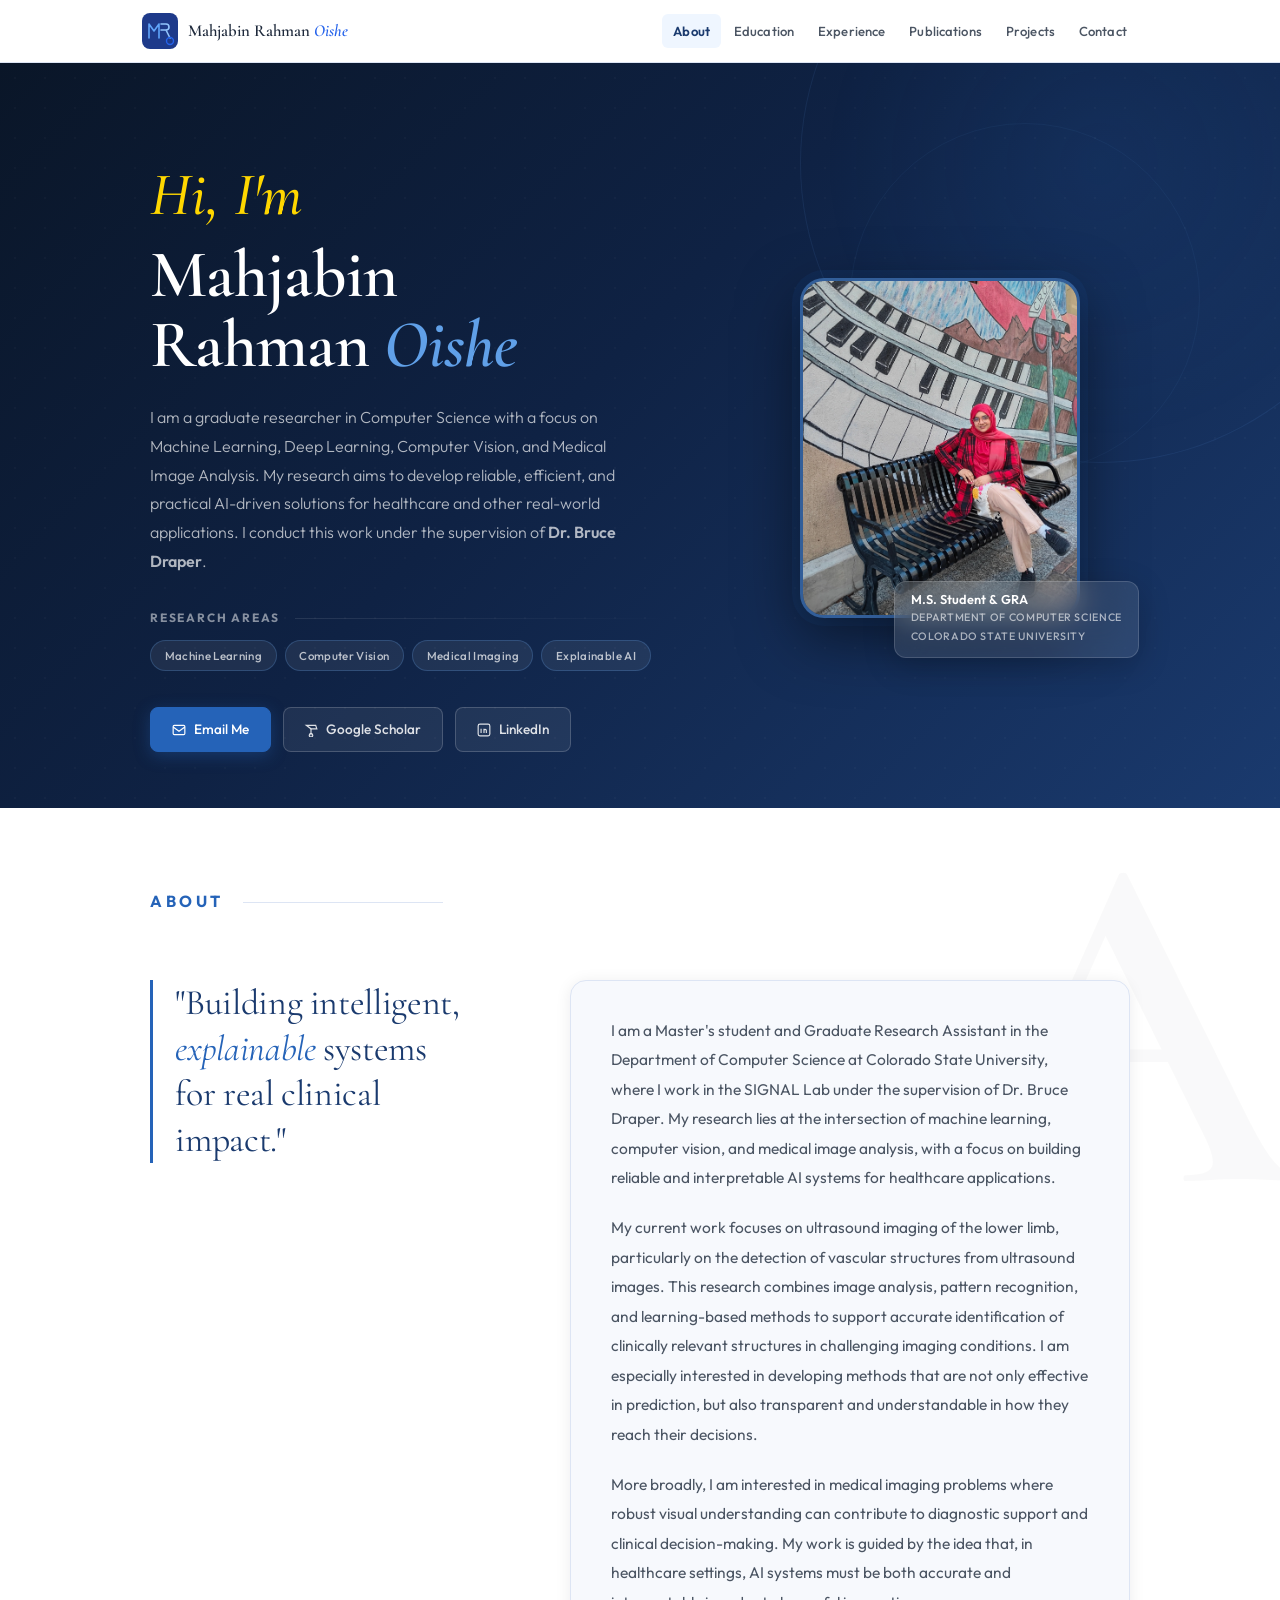
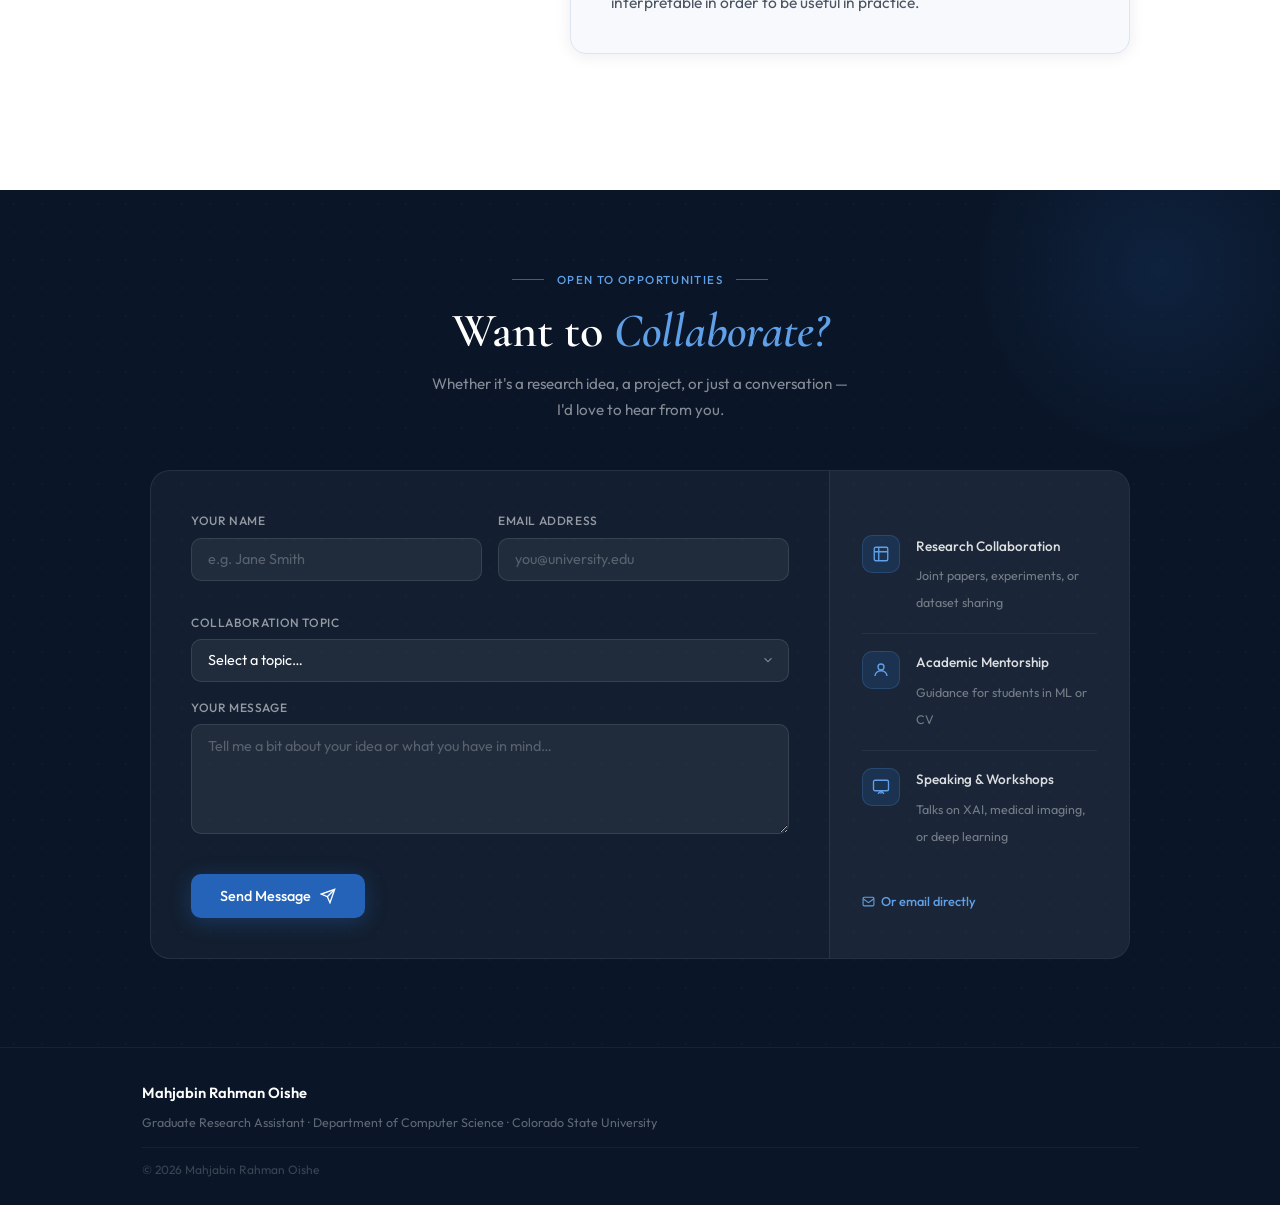
==== index.html @ 8820d09c "Add files via upload" ====
<!DOCTYPE html>
<html lang="en">
<head>
  <meta charset="UTF-8">
  <meta name="viewport" content="width=device-width, initial-scale=1.0">
  <title>Mahjabin Rahman Oishe | Graduate Research Assistant</title>
  <meta name="description" content="Personal academic website of Mahjabin Rahman Oishe, Graduate Research Assistant at Colorado State University.">
  <link rel="preconnect" href="https://fonts.googleapis.com">
  <link rel="preconnect" href="https://fonts.gstatic.com" crossorigin>
  <link href="https://fonts.googleapis.com/css2?family=Cormorant+Garamond:ital,wght@0,400;0,600;1,400&family=Outfit:wght@300;400;500;600&display=swap" rel="stylesheet">
  <link rel="stylesheet" href="style.css">
</head>
<body>

  <header class="site-header">
    <div class="nav-inner">
      <a class="brand" href="index.html" style="display:flex;align-items:center;gap:.65rem;text-decoration:none;">
        <svg style="width:36px;height:36px;flex-shrink:0" viewBox="0 0 36 36" fill="none" xmlns="http://www.w3.org/2000/svg">
          <rect width="36" height="36" rx="8" fill="#1e3a8a"/>
          <path d="M7 25V11l5 7 5-7v14" stroke="#60a5fa" stroke-width="1.6" stroke-linecap="round" stroke-linejoin="round" fill="none"/>
          <path d="M19 11h5a3 3 0 010 6h-5m5 0l4 8" stroke="#93c5fd" stroke-width="1.6" stroke-linecap="round" stroke-linejoin="round" fill="none"/>
          <circle cx="28" cy="28" r="3.5" stroke="#2563eb" stroke-width="1.4" fill="none"/>
        </svg>
        <span style="font-family:Cormorant Garamond,Georgia,serif;font-size:1.05rem;font-weight:600;color:#1e293b;white-space:nowrap">Mahjabin Rahman <em style="font-style:italic;color:#2563eb">Oishe</em></span>
      </a>
      <button class="menu-toggle" aria-label="Toggle menu" aria-expanded="false">
        <span></span><span></span><span></span>
      </button>
      <nav class="nav-links">
        <a href="index.html" class="active">About</a>
        <a href="education.html">Education</a>
        <a href="experience.html">Experience</a>
        <a href="publications.html">Publications</a>
        <a href="projects.html">Projects</a>
        <a href="contact.html">Contact</a>
      </nav>
    </div>
  </header>

  <!-- HERO -->
  <section class="hero-about">
    <div class="hero-geo" aria-hidden="true">
      <div class="geo-circle geo-c1"></div>
      <div class="geo-circle geo-c2"></div>
      <div class="geo-dots"></div>
    </div>

    <div class="hero-inner">
      <div class="hero-text-col">
        <div class="hero-greeting-container">
          <span class="hero-greeting">Hi, I'm</span>
        </div>
        
        <h1 class="hero-name">Mahjabin<br>Rahman <em>Oishe</em></h1>
        
        <p class="hero-intro">I am a graduate researcher in Computer Science with a focus on Machine Learning, Deep Learning, Computer Vision, and Medical Image Analysis. My research aims to develop reliable, efficient, and practical AI-driven solutions for healthcare and other real-world applications. I conduct this work under the supervision of <strong>Dr. Bruce Draper</strong>.
        </p>
      <div class="research-label">Research Areas</div>
        <div class="hero-domain-row">
          <span class="domain-pill">Machine Learning</span>
          <span class="domain-pill">Computer Vision</span>
          <span class="domain-pill">Medical Imaging</span>
          <span class="domain-pill">Explainable AI</span>
        </div>

        <div class="hero-actions">
          <a class="hbtn hbtn-primary" href="mailto:mahjabinoishe@gmail.com">
            <svg width="14" height="14" viewBox="0 0 24 24" fill="none" stroke="currentColor" stroke-width="2"><rect x="2" y="4" width="20" height="16" rx="2"/><path d="m2 7 10 7 10-7"/></svg>
            Email Me
          </a>
          <a class="hbtn hbtn-outline" href="https://scholar.google.com/citations?user=51B_PysAAAAJ" target="_blank" rel="noopener">
            <svg width="14" height="14" viewBox="0 0 24 24" fill="none" stroke="currentColor" stroke-width="2"><path d="M22 10H12L4 4h16l2 6z"/><path d="M12 10v11"/><circle cx="12" cy="21" r="3"/></svg>
            Google Scholar
          </a>
          <a class="hbtn hbtn-outline" href="https://www.linkedin.com/in/mahjabin-rahman-oishe-384a35295/" target="_blank" rel="noopener">
            <svg width="14" height="14" viewBox="0 0 24 24" fill="none" stroke="currentColor" stroke-width="2"><rect x="2" y="2" width="20" height="20" rx="3"/><path d="M7 17v-7m0-3v.01M12 17v-4a2 2 0 0 1 4 0v4m-4-4v-3"/></svg>
            LinkedIn
          </a>
        </div>
      </div>

      <div class="hero-photo-col">
        <div class="photo-frame">
          <div class="photo-ring">
            <img src="Oishe_image.webp" alt="Mahjabin Rahman Oishe">
          </div>
          <div class="float-card float-card--br">
            <strong>M.S. Student &amp; GRA</strong>
            <span>Department of Computer Science</span>
            <span>Colorado State University</span>
          </div>
        </div>
      </div>
    </div>
  </section>

  <!-- ABOUT -->
  <section class="about-section" id="about">

    <!-- large faint watermark letter -->
    <div class="about-wm" aria-hidden="true">A</div>

    <div class="about-inner">

      <!-- top: section label spanning full width -->
      <div class="about-header">
        <span class="section-eyebrow">About</span>
        <div class="eyebrow-rule"></div>
      </div>

      <!-- unique diagonal layout: large pull-quote on left, prose fills right -->
      <div class="about-body">

        <!-- Pull quote — large typographic statement -->
        <div class="about-pull">
          <blockquote class="pull-quote">
            "Building intelligent,<br>
            <em>explainable</em> systems<br>
            for real clinical impact."
          </blockquote>
          <!-- small decorative stat pills under quote -->
          
        </div>

        <!-- Prose column -->
        <div class="about-prose">
          <p>I am a Master's student and Graduate Research Assistant in the Department of Computer Science at Colorado State University, where I work in the SIGNAL Lab under the supervision of Dr. Bruce Draper. My research lies at the intersection of machine learning, computer vision, and medical image analysis, with a focus on building reliable and interpretable AI systems for healthcare applications.</p>

          <p>My current work focuses on ultrasound imaging of the lower limb, particularly on the detection of vascular structures from ultrasound images. This research combines image analysis, pattern recognition, and learning-based methods to support accurate identification of clinically relevant structures in challenging imaging conditions. I am especially interested in developing methods that are not only effective in prediction, but also transparent and understandable in how they reach their decisions.</p>

          <p>More broadly, I am interested in medical imaging problems where robust visual understanding can contribute to diagnostic support and clinical decision-making. My work is guided by the idea that, in healthcare settings, AI systems must be both accurate and interpretable in order to be useful in practice.</p>
        </div>

      </div>

    </div>
  </section>

  <!-- COLLABORATE SECTION -->
  <section class="collab-section">
    <div class="collab-inner">

      <div class="collab-header">
        <div class="collab-eyebrow">
          <span class="collab-line"></span>
          Open to Opportunities
          <span class="collab-line"></span>
        </div>
        <h2 class="collab-title">Want to <em>Collaborate?</em></h2>
        <p class="collab-desc">Whether it's a research idea, a project, or just a conversation — I'd love to hear from you.</p>
      </div>

      <div class="collab-card">
        <div class="collab-form-wrap">

          <div class="collab-field-row">
            <div class="collab-field">
              <label class="collab-label" for="col-name">Your Name</label>
              <input class="collab-input" type="text" id="col-name" placeholder="e.g. Jane Smith" autocomplete="off">
            </div>
            <div class="collab-field">
              <label class="collab-label" for="col-email">Email Address</label>
              <input class="collab-input" type="email" id="col-email" placeholder="you@university.edu" autocomplete="off">
            </div>
          </div>

          <div class="collab-field">
            <label class="collab-label" for="col-topic">Collaboration Topic</label>
            <div class="collab-select-wrap">
              <select class="collab-input collab-select" id="col-topic">
                <option value="" disabled selected>Select a topic…</option>
                <option>Medical Image Analysis</option>
                <option>Computer Vision Research</option>
                <option>Explainable AI</option>
                <option>Joint Publication</option>
                <option>Other</option>
              </select>
              <svg class="select-arrow" width="14" height="14" viewBox="0 0 24 24" fill="none" stroke="currentColor" stroke-width="2"><path d="m6 9 6 6 6-6"/></svg>
            </div>
          </div>

          <div class="collab-field">
            <label class="collab-label" for="col-msg">Your Message</label>
            <textarea class="collab-input collab-textarea" id="col-msg" rows="4" placeholder="Tell me a bit about your idea or what you have in mind…"></textarea>
          </div>

          <button class="collab-btn" onclick="handleCollab()">
            Send Message
            <svg width="16" height="16" viewBox="0 0 24 24" fill="none" stroke="currentColor" stroke-width="2"><path d="M22 2 11 13"/><path d="M22 2 15 22 11 13 2 9l20-7z"/></svg>
          </button>

          <div class="collab-success" id="collab-success">
            <svg width="20" height="20" viewBox="0 0 24 24" fill="none" stroke="currentColor" stroke-width="2"><circle cx="12" cy="12" r="10"/><path d="m9 12 2 2 4-4"/></svg>
            Message sent! I'll get back to you soon.
          </div>

        </div>

        <div class="collab-aside">
          <div class="collab-aside-block">
            <div class="collab-aside-icon">
              <svg width="18" height="18" viewBox="0 0 24 24" fill="none" stroke="currentColor" stroke-width="1.8"><path d="M9 3H5a2 2 0 0 0-2 2v4m6-6h10a2 2 0 0 1 2 2v4M9 3v18m0 0h10a2 2 0 0 0 2-2V9M9 21H5a2 2 0 0 1-2-2V9m0 0h18"/></svg>
            </div>
            <div>
              <strong>Research Collaboration</strong>
              <span>Joint papers, experiments, or dataset sharing</span>
            </div>
          </div>
          <div class="collab-aside-block">
            <div class="collab-aside-icon">
              <svg width="18" height="18" viewBox="0 0 24 24" fill="none" stroke="currentColor" stroke-width="1.8"><circle cx="12" cy="8" r="4"/><path d="M4 20c0-4 3.6-7 8-7s8 3 8 7"/></svg>
            </div>
            <div>
              <strong>Academic Mentorship</strong>
              <span>Guidance for students in ML or CV</span>
            </div>
          </div>
          <div class="collab-aside-block">
            <div class="collab-aside-icon">
              <svg width="18" height="18" viewBox="0 0 24 24" fill="none" stroke="currentColor" stroke-width="1.8"><rect x="2" y="3" width="20" height="14" rx="2"/><path d="m8 21 4-4 4 4"/><path d="M12 17v4"/></svg>
            </div>
            <div>
              <strong>Speaking &amp; Workshops</strong>
              <span>Talks on XAI, medical imaging, or deep learning</span>
            </div>
          </div>
          <a href="mailto:mahjabinoishe@gmail.com" class="collab-direct">
            <svg width="13" height="13" viewBox="0 0 24 24" fill="none" stroke="currentColor" stroke-width="2"><rect x="2" y="4" width="20" height="16" rx="2"/><path d="m2 7 10 7 10-7"/></svg>
            Or email directly
          </a>
        </div>
      </div>

    </div>
  </section>

  <footer class="site-footer">
    <div class="footer-inner">
      <div class="footer-left">
        <strong>Mahjabin Rahman Oishe</strong>
        <span>Graduate Research Assistant · Department of Computer Science · Colorado State University</span>
      </div>
      <p class="footer-copy">© 2026 Mahjabin Rahman Oishe</p>
    </div>
  </footer>

  <script src="script.js"></script>
</body>
</html>
---- style.css ----
/* ═══════════════════════════════════════════════════════════════
   MAHJABIN RAHMAN OISHE — Personal Academic Website
   Palette: Shaded Blue tones · Clean White body · Blue accents
   ═══════════════════════════════════════════════════════════════ */

:root {
  /* Shaded blue palette */
  --blue-950: #0a1628;
  --blue-900: #0f2244;
  --blue-800: #1a3a6e;
  --blue-700: #1e4d94;
  --blue-600: #2563b8;
  --blue-500: #3b82d4;
  --blue-400: #60a0e8;
  --blue-200: #bdd5f5;
  --blue-100: #dbeafe;
  --blue-50:  #eff6ff;

  /* Accent — muted steel blue for chips/tags */
  --accent:       #2563b8;
  --accent-light: #60a0e8;
  --accent-dim:   rgba(37,99,184,0.18);
  --accent-bg:    rgba(37,99,184,0.07);

  --white:    #ffffff;
  --off:      #f7f9fd;
  --surface:  #eef3fb;
  --text:     #111827;
  --muted:    #4b5563;
  --faint:    #9ca3af;
  --line:     #dde5f4;

  --font-serif: 'Cormorant Garamond', Georgia, serif;
  --font-sans:  'Outfit', system-ui, -apple-system, sans-serif;
  --radius:     10px;
  --radius-lg:  16px;
  --container:  1060px;
  --shadow:     0 2px 16px rgba(10,22,40,0.08);
  --shadow-md:  0 6px 32px rgba(10,22,40,0.13);
}

/* ── Reset ─────────────────────────────────────────────────── */
*, *::before, *::after { box-sizing: border-box; margin: 0; padding: 0; }
html { scroll-behavior: smooth; }
body {
  font-family: var(--font-sans);
  color: var(--text);
  background: var(--white);
  line-height: 1.7;
  -webkit-font-smoothing: antialiased;
}
a { color: inherit; text-decoration: none; }
img { max-width: 100%; display: block; }
ul { list-style: none; }
strong { font-weight: 600; }

/* ══════════════════════════════════════════════════════════════
   NAVIGATION
   ══════════════════════════════════════════════════════════════ */
.site-header {
  position: sticky;
  top: 0;
  z-index: 200;
  background: rgba(255,255,255,0.96);
  backdrop-filter: blur(14px);
  -webkit-backdrop-filter: blur(14px);
  border-bottom: 1px solid var(--line);
}
.nav-inner {
  max-width: var(--container);
  margin: 0 auto;
  padding: 0 2rem;
  height: 62px;
  display: flex;
  align-items: center;
  justify-content: space-between;
  gap: 1.5rem;
}

/* ── Logo brand ── */
.brand {
  display: flex;
  align-items: center;
  gap: 0.65rem;
  text-decoration: none;
  flex-shrink: 0;
}
.brand-logo {
  display: flex;
  align-items: center;
  justify-content: center;
  flex-shrink: 0;
  border-radius: 8px;
  overflow: hidden;
  box-shadow: 0 2px 8px rgba(37,99,184,0.25);
  transition: box-shadow 0.2s, transform 0.2s;
}
.brand:hover .brand-logo {
  box-shadow: 0 4px 16px rgba(37,99,184,0.35);
  transform: translateY(-1px);
}
.brand-text {
  font-family: var(--font-serif);
  font-size: 1.1rem;
  font-weight: 600;
  color: var(--blue-900);
  white-space: nowrap;
}
.brand-text em {
  font-style: italic;
  color: var(--blue-600);
}

.nav-links {
  display: flex;
  align-items: center;
  gap: 0.1rem;
  flex-wrap: wrap;
}
.nav-links a {
  padding: 0.35rem 0.7rem;
  font-size: 0.82rem;
  font-weight: 500;
  color: var(--muted);
  border-radius: 6px;
  letter-spacing: 0.01em;
  transition: color 0.15s, background 0.15s;
}
.nav-links a:hover { color: var(--blue-800); background: var(--blue-50); }
.nav-links a.active {
  color: var(--blue-800);
  background: var(--blue-50);
  font-weight: 600;
}
.menu-toggle {
  display: none;
  flex-direction: column;
  gap: 5px;
  background: none;
  border: none;
  cursor: pointer;
  padding: 6px;
  flex-shrink: 0;
}
.menu-toggle span {
  display: block;
  width: 22px;
  height: 2px;
  background: var(--blue-900);
  border-radius: 2px;
  transition: all 0.25s;
}

/* ══════════════════════════════════════════════════════════════
   HERO — UNIQUE HOMEPAGE DESIGN
   ══════════════════════════════════════════════════════════════ */
.hero-about {
  background: linear-gradient(135deg, var(--blue-950) 0%, var(--blue-900) 45%, var(--blue-800) 100%);
  position: relative;
  overflow: hidden;
}

/* Geometric background decorations */
.hero-geo { position: absolute; inset: 0; pointer-events: none; }
.geo-circle {
  position: absolute;
  border-radius: 50%;
  border: 1px solid rgba(255,255,255,0.04);
}
.geo-c1 {
  width: 600px; height: 600px;
  right: -120px; top: -200px;
  border-color: rgba(96,160,232,0.1);
  background: radial-gradient(ellipse, rgba(37,99,184,0.12) 0%, transparent 65%);
}
.geo-c2 {
  width: 350px; height: 350px;
  right: 80px; top: 60px;
  border-color: rgba(96,160,232,0.06);
}
.geo-dots {
  position: absolute;
  inset: 0;
  background-image: radial-gradient(rgba(255,255,255,0.025) 1px, transparent 1px);
  background-size: 30px 30px;
}

.hero-inner {
  max-width: var(--container);
  margin: 0 auto;
  padding: 5rem 2.5rem 3.5rem;
  display: grid;
  grid-template-columns: 1fr 380px;
  gap: 5rem;
  align-items: center;
  position: relative;
  z-index: 1;
}

/* ── Left text column ── */
.hero-text-col { color: var(--white); }

.hero-eyebrow {
  display: flex;
  align-items: center;
  gap: 0.6rem;
  font-size: 0.78rem;
  font-weight: 500;
  letter-spacing: 0.06em;
  color: var(--blue-400);
  margin-bottom: 1.4rem;
  text-transform: uppercase;
}
.hero-greeting-container {
  margin-bottom: -15px; /* Pulls your name closer to the greeting */
}

.hero-greeting {
  /* Font & Style */
  font-family: 'Cormorant Garamond', serif; 
  font-size: 3.8rem; 
  font-weight: 500;
  font-style: italic; 
  text-transform: none; 
  color: #FFD700; /* Yellow/Gold */
  
  /* Layout for Animation */
  display: inline-block;
  overflow: hidden; 
  white-space: nowrap; 
  border-right: 3px solid #FFD700; /* The typing cursor */
  width: 0; 
  
  /* Updated Animation: Stops blinking after 3 seconds */
  animation: 
    typing 2s steps(7, end) forwards, 
    blink-caret 0.75s step-end 4, /* Blinks 4 times then stops */
    hide-cursor 0s forwards 3s; /* Ensures the line disappears at 3 seconds */
}

/* Typing Effect */
@keyframes typing {
  from { width: 0 }
  to { width: 7ch; } 
}

/* Cursor Blink Effect */
@keyframes blink-caret {
  from, to { border-color: transparent }
  50% { border-color: #FFD700; }
}

/* New Animation to hide the cursor line permanently */
@keyframes hide-cursor {
  to { border-right-color: transparent; }
}

/* Ensure no underline from previous versions */
.hero-greeting::after {
  content: none !important;
}
.eyebrow-dot {
  width: 7px; height: 7px;
  border-radius: 50%;
  background: var(--blue-400);
  flex-shrink: 0;
  animation: pulse-dot 2.5s ease-in-out infinite;
}
@keyframes pulse-dot {
  0%, 100% { opacity: 1; transform: scale(1); }
  50% { opacity: 0.5; transform: scale(0.75); }
}

.hero-name {
  font-family: var(--font-serif);
  font-size: clamp(2.6rem, 5.5vw, 4.2rem);
  font-weight: 600;
  line-height: 1.05;
  color: var(--white);
  margin-bottom: 1.4rem;
  letter-spacing: -0.01em;
}
.hero-name em {
  font-style: italic;
  color: var(--blue-400);
  display: inline-block;
}

.hero-intro {
  font-size: 1rem;
  color: rgba(255,255,255,0.68);
  line-height: 1.8;
  margin-bottom: 2rem;
  max-width: 480px;
  font-weight: 300;
}
.research-label {
  font-family: 'Outfit', sans-serif;
  font-size: 0.75rem;
  font-weight: 700;
  text-transform: uppercase;
  letter-spacing: 0.15em;
  color: rgba(255, 255, 255, 0.5); /* Dimmed white for a clean look */
  margin-bottom: 12px;
  margin-top: 30px;
  display: flex;
  align-items: center;
  gap: 15px;
}

/* This creates a stylish horizontal line after the text */
.research-label::after {
  content: "";
  height: 1px;
  flex-grow: 1;
  background: linear-gradient(90deg, rgba(255, 255, 255, 0.1), transparent);
}

.hero-domain-row {
  display: flex;
  flex-wrap: wrap;
  gap: 0.5rem;
  margin-bottom: 2.2rem;
}
.domain-pill {
  font-size: 0.72rem;
  font-weight: 500;
  padding: 0.3rem 0.85rem;
  background: rgba(255,255,255,0.07);
  border: 1px solid rgba(96,160,232,0.25);
  border-radius: 100px;
  color: rgba(255,255,255,0.7);
  letter-spacing: 0.03em;
  transition: background 0.2s, border-color 0.2s;
}
.domain-pill:hover {
  background: rgba(255,255,255,0.12);
  border-color: rgba(96,160,232,0.5);
}

.hero-actions {
  display: flex;
  flex-wrap: wrap;
  gap: 0.75rem;
}
.hbtn {
  display: inline-flex;
  align-items: center;
  gap: 0.5rem;
  padding: 0.65rem 1.3rem;
  border-radius: 8px;
  font-size: 0.85rem;
  font-weight: 500;
  cursor: pointer;
  transition: all 0.2s;
  white-space: nowrap;
}
.hbtn-primary {
  background: var(--blue-600);
  color: var(--white);
  border: 1px solid var(--blue-600);
  box-shadow: 0 4px 16px rgba(37,99,184,0.35);
}
.hbtn-primary:hover {
  background: var(--blue-500);
  border-color: var(--blue-500);
  box-shadow: 0 6px 24px rgba(37,99,184,0.45);
  transform: translateY(-1px);
}
.hbtn-outline {
  background: rgba(255,255,255,0.07);
  color: rgba(255,255,255,0.85);
  border: 1px solid rgba(255,255,255,0.18);
}
.hbtn-outline:hover {
  background: rgba(255,255,255,0.13);
  border-color: rgba(96,160,232,0.4);
}

/* ── Right photo column ── */
.hero-photo-col {
  position: relative;
  display: flex;
  align-items: center;
  justify-content: center;
}
.photo-frame {
  position: relative;
  width: 280px;
  height: 340px;
}
.photo-ring {
  width: 280px;
  height: 340px;
  border-radius: 24px;
  overflow: hidden;
  border: 3px solid rgba(96,160,232,0.35);
  box-shadow: 0 20px 60px rgba(0,0,0,0.5), 0 0 0 8px rgba(37,99,184,0.1);
  position: absolute;
  left: 50%;
  top: 50%;
  transform: translate(-50%, -50%);
  background: var(--blue-800);
}
.photo-ring img {
  width: 100%;
  height: 100%;
  object-fit: cover;
  object-position: top center;
}

/* Floating stat cards */
.float-card {
  position: absolute;
  background: rgba(255,255,255,0.1);
  backdrop-filter: blur(16px);
  -webkit-backdrop-filter: blur(16px);
  border: 1px solid rgba(255,255,255,0.15);
  border-radius: 12px;
  padding: 0.7rem 1rem;
  color: white;
  display: flex;
  flex-direction: column;
  gap: 0.1rem;
  z-index: 3;
  box-shadow: 0 8px 32px rgba(0,0,0,0.2);
  
  

}

.float-card:hover {
  transform: translateY(-8px) scale(1.02); /* Lifts the card up */
  border-color: rgba(255, 215, 0, 0.4); /* Glows yellow/gold on hover */
  box-shadow: 0 15px 40px rgba(255, 215, 0, 0.1);
}
.float-card strong {
  font-family: var(--font-serif);
  font-size: 1.4rem;
  font-weight: 600;
  color: white;
  line-height: 1;
}
.float-card span {
  font-size: 0.67rem;
  font-weight: 500;
  color: rgba(255,255,255,0.6);
  letter-spacing: 0.06em;
  text-transform: uppercase;
}

.float-card--tl {
  top: -10px;
  left: -30px;
  animation: float-a 4s ease-in-out infinite;
}
.float-card--br {
  bottom: -40px;
  right: -59px;
  animation: float-b 4s ease-in-out infinite 1s;
}
.float-card--br strong {
  font-family: var(--font-sans);
  font-size: 0.8rem;
  font-weight: 600;
}
@keyframes float-a {
  0%, 100% { transform: translateY(0); }
  50% { transform: translateY(-6px); }
}
@keyframes float-b {
  0%, 100% { transform: translateY(0); }
  50% { transform: translateY(6px); }
}


/* ── Stats bar at bottom of hero ── */
.hero-stats-bar {
  max-width: var(--container);
  margin: 0 auto;
  padding: 1.6rem 2.5rem;
  display: flex;
  align-items: center;
  gap: 0;
  border-top: 1px solid rgba(255,255,255,0.07);
  position: relative;
  z-index: 1;
}
.hero-stat {
  flex: 1;
  text-align: center;
  display: flex;
  flex-direction: column;
  gap: 0.2rem;
}
.hero-stat strong {
  font-family: var(--font-serif);
  font-size: 1.6rem;
  font-weight: 600;
  color: white;
  line-height: 1;
}
.hero-stat span {
  font-size: 0.68rem;
  font-weight: 500;
  letter-spacing: 0.1em;
  text-transform: uppercase;
  color: rgba(255,255,255,0.35);
}
.hstat-div {
  width: 1px;
  height: 36px;
  background: rgba(255,255,255,0.1);
  flex-shrink: 0;
}
.hero-stat--link {
  cursor: pointer;
  transition: opacity 0.2s;
  text-decoration: none;
}
.hero-stat--link strong {
  color: var(--blue-400);
  font-family: var(--font-sans);
  font-size: 0.9rem;
  font-weight: 600;
  transition: color 0.15s;
}
.hero-stat--link:hover strong { color: var(--blue-200); }

/* ══════════════════════════════════════════════════════════════
   ABOUT SECTION
   ══════════════════════════════════════════════════════════════ */
.about-section {
  background: var(--off);
  padding: 0;
}
.about-inner {
  max-width: var(--container);
  margin: 0 auto;
  padding: 4.5rem 2.5rem 4.5rem;
}
.about-label {
  font-family: var(--font-serif);
  font-size: 1.85rem;
  font-weight: 600;
  color: var(--blue-900);
  margin-bottom: 2rem;
  padding-bottom: 1rem;
  border-bottom: 2px solid var(--blue-100);
  display: flex;
  align-items: center;
  gap: 1rem;
}
.about-label::after {
  content: '';
  flex: 1;
  height: 2px;
  background: linear-gradient(to right, var(--blue-100), transparent);
}

/* Full-width prose layout (no repeated sidebar) */
.about-prose-layout {
  display: flex;
  flex-direction: column;
  gap: 2.2rem;
}
.about-bio p {
  font-size: 0.97rem;
  color: var(--muted);
  line-height: 1.9;
  margin-bottom: 1.2rem;
  max-width: 800px;
}
.about-bio p:last-child { margin-bottom: 0; }
.about-bio p strong { color: var(--blue-800); }

/* Contact pills in about section */
.about-contact-strip {
  display: flex;
  flex-wrap: wrap;
  gap: 0.65rem;
  padding-top: 0.5rem;
  border-top: 1px solid var(--line);
}
.contact-pill {
  display: inline-flex;
  align-items: center;
  gap: 0.5rem;
  font-size: 0.82rem;
  font-weight: 500;
  padding: 0.45rem 1rem;
  background: var(--white);
  color: var(--blue-700);
  border: 1px solid var(--blue-100);
  border-radius: 100px;
  transition: all 0.2s;
  text-decoration: none;
}
.contact-pill:hover {
  background: var(--blue-50);
  border-color: var(--blue-200);
  color: var(--blue-800);
  box-shadow: 0 2px 10px rgba(37,99,184,0.12);
  transform: translateY(-1px);
}

/* ══════════════════════════════════════════════════════════════
   PAGE HERO (inner pages)
   ══════════════════════════════════════════════════════════════ */
.page-hero {
  background: linear-gradient(135deg, var(--blue-950) 0%, var(--blue-900) 55%, var(--blue-800) 100%);
  position: relative;
  overflow: hidden;
}
.page-hero::before {
  content: '';
  position: absolute;
  inset: 0;
  background-image: radial-gradient(rgba(255,255,255,0.025) 1px, transparent 1px);
  background-size: 28px 28px;
}
.ph-inner {
  max-width: var(--container);
  margin: 0 auto;
  padding: 4rem 2rem 3.5rem;
  position: relative;
  z-index: 1;
}
.ph-eyebrow {
  font-size: 0.72rem;
  font-weight: 600;
  letter-spacing: 0.14em;
  text-transform: uppercase;
  color: var(--blue-400);
  margin-bottom: 0.8rem;
}
.ph-inner h1 {
  font-family: var(--font-serif);
  font-size: clamp(2.2rem, 5vw, 3.4rem);
  font-weight: 600;
  color: var(--white);
  line-height: 1.1;
}
.ph-stats {
  display: flex;
  gap: 2.5rem;
  margin-top: 2rem;
}
.ph-stat strong {
  display: block;
  font-family: var(--font-serif);
  font-size: 2.2rem;
  font-weight: 600;
  color: var(--white);
  line-height: 1;
}
.ph-stat span {
  font-size: 0.72rem;
  font-weight: 600;
  letter-spacing: 0.1em;
  text-transform: uppercase;
  color: rgba(255,255,255,0.4);
  margin-top: 0.3rem;
  display: block;
}

/* ══════════════════════════════════════════════════════════════
   PAGE MAIN (shared wrapper)
   ══════════════════════════════════════════════════════════════ */
.page-main { background: var(--off); min-height: 60vh; }
.pm-inner {
  max-width: var(--container);
  margin: 0 auto;
  padding: 4rem 2rem 5rem;
}
.page-intro {
  font-size: 1.05rem;
  color: var(--muted);
  max-width: 640px;
  line-height: 1.8;
  margin-bottom: 3rem;
}
.section-heading {
  font-family: var(--font-serif);
  font-size: 1.7rem;
  font-weight: 600;
  color: var(--blue-900);
  margin-bottom: 1.8rem;
  padding-bottom: 0.75rem;
  border-bottom: 1px solid var(--line);
}

/* ══════════════════════════════════════════════════════════════
   EDUCATION PAGE
   ══════════════════════════════════════════════════════════════ */
.edu-timeline { display: flex; flex-direction: column; gap: 1.5rem; }
.edu-card {
  background: var(--white);
  border: 1px solid var(--line);
  border-radius: var(--radius-lg);
  padding: 2rem 2.2rem;
  position: relative;
  transition: box-shadow 0.2s;
}
.edu-card:hover { box-shadow: var(--shadow-md); }
.edu-card--current {
  border-color: var(--blue-200);
  border-left: 4px solid var(--blue-600);
}
.edu-year-tag {
  display: inline-block;
  font-size: 0.72rem;
  font-weight: 600;
  letter-spacing: 0.1em;
  text-transform: uppercase;
  color: var(--blue-600);
  margin-bottom: 1rem;
}
.edu-degree-row {
  display: flex;
  align-items: flex-start;
  gap: 1.2rem;
  margin-bottom: 1.2rem;
}
.edu-badge {
  background: var(--blue-900);
  color: var(--white);
  font-size: 0.72rem;
  font-weight: 700;
  letter-spacing: 0.06em;
  padding: 0.3rem 0.7rem;
  border-radius: 6px;
  flex-shrink: 0;
  margin-top: 4px;
}
.edu-card h2 {
  font-family: var(--font-serif);
  font-size: 1.35rem;
  font-weight: 600;
  color: var(--blue-900);
  margin-bottom: 0.2rem;
  line-height: 1.3;
}
.edu-uni { font-size: 0.92rem; color: var(--blue-700); font-weight: 500; }
.edu-loc { font-size: 0.82rem; color: var(--faint); }
.edu-details {
  list-style: none;
  display: flex;
  flex-direction: column;
  gap: 0.3rem;
  padding-left: 0;
  margin-left: calc(1.2rem + 40px);
}
.edu-details li {
  font-size: 0.9rem;
  color: var(--muted);
  position: relative;
  padding-left: 1rem;
}
.edu-details li::before {
  content: '·';
  position: absolute;
  left: 0;
  color: var(--blue-600);
  font-weight: 700;
}

/* ══════════════════════════════════════════════════════════════
   RESEARCH PAGE
   ══════════════════════════════════════════════════════════════ */
.research-areas { display: flex; flex-direction: column; gap: 1.5rem; margin-bottom: 3.5rem; }
.ra-card {
  display: grid;
  grid-template-columns: 48px 1fr;
  gap: 1.5rem;
  background: var(--white);
  border: 1px solid var(--line);
  border-radius: var(--radius-lg);
  padding: 2rem 2.2rem;
  transition: box-shadow 0.2s, border-color 0.2s;
}
.ra-card:hover { box-shadow: var(--shadow-md); border-color: var(--blue-200); }
.ra-num {
  font-family: var(--font-serif);
  font-size: 2.2rem;
  font-weight: 600;
  color: var(--line);
  line-height: 1;
  padding-top: 4px;
}
.ra-body h2 {
  font-family: var(--font-serif);
  font-size: 1.3rem;
  font-weight: 600;
  color: var(--blue-900);
  margin-bottom: 0.6rem;
}
.ra-body p { font-size: 0.92rem; color: var(--muted); line-height: 1.75; margin-bottom: 1rem; }
.ra-tags { display: flex; flex-wrap: wrap; gap: 0.4rem; }
.ra-tags span {
  font-size: 0.72rem;
  font-weight: 500;
  padding: 0.2rem 0.7rem;
  background: var(--blue-50);
  color: var(--blue-700);
  border-radius: 100px;
}

/* Experience in Research page */
.exp-list { display: flex; flex-direction: column; gap: 1.2rem; }
.exp-item {
  background: var(--white);
  border: 1px solid var(--line);
  border-radius: var(--radius-lg);
  padding: 1.8rem 2rem;
}
.exp-meta { display: flex; gap: 1rem; align-items: flex-start; margin-bottom: 1rem; }
.exp-dot {
  width: 10px;
  height: 10px;
  border-radius: 50%;
  background: var(--blue-600);
  flex-shrink: 0;
  margin-top: 5px;
}
.exp-meta div { display: flex; flex-direction: column; gap: 0.1rem; }
.exp-date { font-size: 0.72rem; font-weight: 600; letter-spacing: 0.08em; text-transform: uppercase; color: var(--blue-600); }
.exp-meta strong { font-size: 1rem; color: var(--blue-900); }
.exp-org { font-size: 0.85rem; color: var(--muted); }
.exp-bullets { list-style: none; display: flex; flex-direction: column; gap: 0.4rem; }
.exp-bullets li {
  font-size: 0.88rem;
  color: var(--muted);
  padding-left: 1.2rem;
  position: relative;
}
.exp-bullets li::before { content: '→'; position: absolute; left: 0; color: var(--blue-600); font-size: 0.8rem; }

/* ══════════════════════════════════════════════════════════════
   PUBLICATIONS PAGE
   ══════════════════════════════════════════════════════════════ */
.pub-grid {
  display: grid;
  grid-template-columns: repeat(2, 1fr);
  gap: 1.2rem;
}
.pub-card {
  background: var(--white);
  border: 1px solid var(--line);
  border-radius: var(--radius-lg);
  padding: 1.6rem 1.8rem;
  display: flex;
  flex-direction: column;
  gap: 0.6rem;
  transition: box-shadow 0.2s, border-color 0.2s;
}
.pub-card:hover { box-shadow: var(--shadow-md); border-color: var(--blue-200); }
.pub-card-top { display: flex; gap: 0.5rem; align-items: center; }
.pub-tag {
  display: inline-block;
  font-size: 0.68rem;
  font-weight: 700;
  letter-spacing: 0.06em;
  text-transform: uppercase;
  padding: 0.2rem 0.6rem;
  border-radius: 4px;
}
.pub-tag--first { background: var(--accent-bg); color: var(--blue-700); border: 1px solid var(--accent-dim); }
.pub-tag--year { background: var(--blue-50); color: var(--blue-700); }
.pub-card h3 {
  font-family: var(--font-serif);
  font-size: 1.05rem;
  font-weight: 600;
  color: var(--blue-900);
  line-height: 1.4;
}
.pub-authors { font-size: 0.82rem; color: var(--muted); }
.pub-authors strong { color: var(--blue-700); }
.pub-venue { font-size: 0.78rem; color: var(--faint); font-style: italic; }
.pub-keywords { display: flex; flex-wrap: wrap; gap: 0.35rem; margin-top: 0.2rem; }
.pub-keywords span {
  font-size: 0.7rem;
  padding: 0.15rem 0.55rem;
  background: var(--blue-50);
  color: var(--blue-700);
  border-radius: 100px;
  font-weight: 500;
}

/* ══════════════════════════════════════════════════════════════
   PROJECTS PAGE
   ══════════════════════════════════════════════════════════════ */
.project-grid {
  display: grid;
  grid-template-columns: repeat(3, 1fr);
  gap: 1.4rem;
}
.project-card {
  background: var(--white);
  border: 1px solid var(--line);
  border-radius: var(--radius-lg);
  overflow: hidden;
  transition: box-shadow 0.22s, transform 0.22s;
  display: flex;
  flex-direction: column;
}
.project-card:hover { box-shadow: var(--shadow-md); transform: translateY(-3px); }
.proj-header {
  height: 90px;
  display: flex;
  align-items: center;
  justify-content: center;
  flex-shrink: 0;
  background: linear-gradient(135deg, var(--blue-50), var(--blue-100));
}
.proj-icon { font-size: 2.2rem; line-height: 1; }
.proj-body {
  padding: 1.4rem 1.5rem;
  display: flex;
  flex-direction: column;
  gap: 0.5rem;
  flex: 1;
}
.proj-tags { display: flex; gap: 0.4rem; flex-wrap: wrap; }
.proj-status {
  font-size: 0.67rem;
  font-weight: 700;
  letter-spacing: 0.06em;
  text-transform: uppercase;
  padding: 0.2rem 0.55rem;
  border-radius: 4px;
}
.proj-status--pub { background: var(--accent-bg); color: var(--blue-700); border: 1px solid var(--accent-dim); }
.proj-status--research { background: var(--blue-50); color: var(--blue-700); }
.proj-body h3 {
  font-family: var(--font-serif);
  font-size: 1rem;
  font-weight: 600;
  color: var(--blue-900);
  line-height: 1.35;
}
.proj-body p { font-size: 0.83rem; color: var(--muted); line-height: 1.65; }
.proj-tech {
  display: flex;
  flex-wrap: wrap;
  gap: 0.35rem;
  margin-top: auto;
  padding-top: 0.6rem;
}
.proj-tech span {
  font-size: 0.68rem;
  font-weight: 500;
  padding: 0.15rem 0.55rem;
  background: var(--surface);
  color: var(--muted);
  border: 1px solid var(--line);
  border-radius: 100px;
}

/* ══════════════════════════════════════════════════════════════
   SKILLS PAGE
   ══════════════════════════════════════════════════════════════ */
.skills-grid {
  display: grid;
  grid-template-columns: repeat(2, 1fr);
  gap: 1.5rem;
}
.skill-block {
  background: var(--white);
  border: 1px solid var(--line);
  border-radius: var(--radius-lg);
  padding: 2rem 2.2rem;
}
.sb-icon { font-size: 1.8rem; margin-bottom: 0.8rem; line-height: 1; }
.skill-block h3 {
  font-family: var(--font-serif);
  font-size: 1.2rem;
  font-weight: 600;
  color: var(--blue-900);
  margin-bottom: 1.2rem;
}
.skill-list { display: flex; flex-direction: column; gap: 0.75rem; }
.skill-list li {
  display: flex;
  align-items: center;
  gap: 0.8rem;
}
.skill-name {
  font-size: 0.86rem;
  color: var(--blue-900);
  font-weight: 500;
  width: 160px;
  flex-shrink: 0;
}
.skill-bar {
  flex: 1;
  height: 5px;
  background: var(--line);
  border-radius: 100px;
  overflow: hidden;
}
.skill-fill {
  height: 100%;
  background: linear-gradient(90deg, var(--blue-700), var(--blue-400));
  border-radius: 100px;
}
.skill-pill-list {
  display: flex;
  flex-wrap: wrap;
  gap: 0.5rem;
}
.skill-pill-list span {
  font-size: 0.8rem;
  font-weight: 500;
  padding: 0.35rem 0.85rem;
  background: var(--blue-50);
  color: var(--blue-700);
  border: 1px solid var(--blue-100);
  border-radius: 100px;
}

/* ══════════════════════════════════════════════════════════════
   TEACHING PAGE
   ══════════════════════════════════════════════════════════════ */
.teaching-role {
  background: var(--white);
  border: 1px solid var(--line);
  border-left: 4px solid var(--blue-600);
  border-radius: var(--radius-lg);
  padding: 2rem 2.2rem;
  margin-bottom: 3rem;
}
.tr-header {
  display: flex;
  justify-content: space-between;
  align-items: flex-start;
  gap: 1.5rem;
  flex-wrap: wrap;
  margin-bottom: 1rem;
}
.teaching-role h2 {
  font-family: var(--font-serif);
  font-size: 1.5rem;
  font-weight: 600;
  color: var(--blue-900);
  margin-bottom: 0.2rem;
}
.tr-org { font-size: 0.92rem; color: var(--blue-700); font-weight: 500; }
.tr-uni { font-size: 0.82rem; color: var(--faint); }
.tr-date {
  font-size: 0.75rem;
  font-weight: 700;
  letter-spacing: 0.08em;
  text-transform: uppercase;
  color: var(--blue-600);
  white-space: nowrap;
}
.tr-note { font-size: 0.88rem; color: var(--muted); }
.tr-note strong { color: var(--blue-900); }

.course-grid {
  display: grid;
  grid-template-columns: repeat(3, 1fr);
  gap: 1.2rem;
}
.course-card {
  background: var(--white);
  border: 1px solid var(--line);
  border-radius: var(--radius-lg);
  padding: 1.6rem 1.8rem;
  transition: box-shadow 0.2s, transform 0.2s;
}
.course-card:hover { box-shadow: var(--shadow-md); transform: translateY(-2px); }
.course-icon { font-size: 1.8rem; margin-bottom: 0.8rem; line-height: 1; }
.course-card h3 {
  font-family: var(--font-serif);
  font-size: 1rem;
  font-weight: 600;
  color: var(--blue-900);
  margin-bottom: 0.5rem;
  line-height: 1.3;
}
.course-card p { font-size: 0.82rem; color: var(--muted); line-height: 1.65; }

/* ══════════════════════════════════════════════════════════════
   CONTACT PAGE
   ══════════════════════════════════════════════════════════════ */
.contact-grid {
  display: grid;
  grid-template-columns: repeat(2, 1fr);
  gap: 1.2rem;
  margin-bottom: 3rem;
}
.contact-card {
  display: flex;
  align-items: center;
  gap: 1.2rem;
  background: var(--white);
  border: 1px solid var(--line);
  border-radius: var(--radius-lg);
  padding: 1.6rem 1.8rem;
  transition: box-shadow 0.2s, border-color 0.2s, transform 0.2s;
}
.contact-card:hover {
  box-shadow: var(--shadow-md);
  border-color: var(--blue-200);
  transform: translateY(-2px);
}
.cc-icon-wrap {
  width: 48px;
  height: 48px;
  border-radius: 12px;
  background: var(--blue-50);
  color: var(--blue-800);
  display: flex;
  align-items: center;
  justify-content: center;
  flex-shrink: 0;
}
.cc-body { flex: 1; display: flex; flex-direction: column; gap: 0.15rem; }
.cc-body strong { font-size: 0.92rem; color: var(--blue-900); }
.cc-body span { font-size: 0.82rem; color: var(--muted); }
.cc-body em { font-size: 0.75rem; color: var(--faint); font-style: normal; }
.cc-arrow { font-size: 1.2rem; color: var(--faint); flex-shrink: 0; transition: color 0.15s, transform 0.15s; }
.contact-card:hover .cc-arrow { color: var(--blue-600); transform: translateX(2px); }

.affiliation-block {
  background: var(--white);
  border: 1px solid var(--line);
  border-left: 4px solid var(--blue-600);
  border-radius: var(--radius-lg);
  padding: 1.8rem 2rem;
}
.affiliation-block h3 {
  font-family: var(--font-serif);
  font-size: 1rem;
  font-weight: 600;
  color: var(--blue-900);
  margin-bottom: 0.6rem;
}
.affiliation-block p { font-size: 0.88rem; color: var(--muted); line-height: 1.8; }

/* ══════════════════════════════════════════════════════════════
   FOOTER
   ══════════════════════════════════════════════════════════════ */
.site-footer {
  background: var(--blue-950);
  border-top: 1px solid rgba(255,255,255,0.05);
  padding: 2rem 0 1.5rem;
}
.footer-inner {
  max-width: var(--container);
  margin: 0 auto;
  padding: 0 2rem;
}
.footer-left { margin-bottom: 0.75rem; }
.footer-left strong { display: block; color: var(--white); font-size: 0.92rem; margin-bottom: 0.2rem; }
.footer-left span { font-size: 0.78rem; color: rgba(255,255,255,0.35); }
.footer-copy { font-size: 0.75rem; color: rgba(255,255,255,0.2); padding-top: 0.75rem; border-top: 1px solid rgba(255,255,255,0.05); }

/* ══════════════════════════════════════════════════════════════
   ANIMATIONS
   ══════════════════════════════════════════════════════════════ */
.fade-up {
  opacity: 0;
  transform: translateY(22px);
  transition: opacity 0.55s ease, transform 0.55s ease;
}
.fade-up.visible { opacity: 1; transform: none; }

/* ══════════════════════════════════════════════════════════════
   RESPONSIVE
   ══════════════════════════════════════════════════════════════ */
@media (max-width: 900px) {
  .hero-inner {
    grid-template-columns: 1fr;
    padding: 3.5rem 2rem 2.5rem;
    gap: 3rem;
  }
  .hero-photo-col {
    order: -1;
    justify-content: flex-start;
  }
  .photo-frame { width: 200px; height: 240px; }
  .photo-ring { width: 170px; height: 210px; }
  .float-card--tl { top: -5px; left: -10px; }
  .float-card--br { bottom: 0px; right: -10px; }

  .hero-stats-bar { flex-wrap: wrap; gap: 1.5rem; justify-content: center; padding: 1.4rem 2rem; }
  .hstat-div { display: none; }
  .hero-stat { min-width: 80px; }

  .about-layout { grid-template-columns: 1fr; gap: 2.5rem; }
  .pub-grid { grid-template-columns: 1fr; }
  .project-grid { grid-template-columns: repeat(2, 1fr); }
  .course-grid { grid-template-columns: repeat(2, 1fr); }
  .skills-grid { grid-template-columns: 1fr; }
  .contact-grid { grid-template-columns: 1fr; }
  .ra-card { grid-template-columns: 1fr; }
  .ra-num { display: none; }
}

@media (max-width: 640px) {
  .nav-links {
    display: none;
    flex-direction: column;
    position: absolute;
    top: 62px; left: 0; right: 0;
    background: var(--white);
    border-bottom: 1px solid var(--line);
    padding: 0.5rem 1.5rem 1rem;
    gap: 0;
  }
  .nav-links.open { display: flex; }
  .nav-links a { padding: 0.65rem 0; border-bottom: 1px solid var(--line); border-radius: 0; font-size: 0.9rem; }
  .nav-links a:last-child { border-bottom: none; }
  .menu-toggle { display: flex; }

  .brand-text { font-size: 0.95rem; }

  .hero-inner { padding: 3rem 1.25rem 2rem; gap: 2rem; }
  .hero-actions { flex-direction: column; }
  .hbtn { width: 100%; justify-content: center; }
  .photo-frame { width: 160px; height: 190px; }
  .photo-ring { width: 140px; height: 170px; }
  .float-card { display: none; }

  .about-inner { padding: 3rem 1.25rem 2.5rem; }
  .about-bio p { font-size: 0.92rem; }

  .project-grid { grid-template-columns: 1fr; }
  .course-grid { grid-template-columns: 1fr; }
  .pub-grid { grid-template-columns: 1fr; }
  .ph-stats { gap: 1.5rem; flex-wrap: wrap; }
  .pm-inner { padding: 2.5rem 1.25rem 3.5rem; }
  .ph-inner { padding: 3rem 1.25rem 2.5rem; }
  .edu-details { margin-left: 0; }
}

/* ══════════════════════════════════════════════════════════════
   COLLABORATION SECTION
   ══════════════════════════════════════════════════════════════ */
.collab-section {
  background: var(--blue-950);
  padding: 5rem 0 5.5rem;
  position: relative;
  overflow: hidden;
}
.collab-section::before {
  content: '';
  position: absolute;
  inset: 0;
  background-image: radial-gradient(rgba(96,160,232,0.04) 1px, transparent 1px);
  background-size: 28px 28px;
  pointer-events: none;
}
.collab-section::after {
  content: '';
  position: absolute;
  top: -120px; right: -80px;
  width: 400px; height: 400px;
  border-radius: 50%;
  background: radial-gradient(ellipse, rgba(37,99,184,0.15) 0%, transparent 65%);
  pointer-events: none;
}

.collab-inner {
  max-width: var(--container);
  margin: 0 auto;
  padding: 0 2.5rem;
  position: relative;
  z-index: 1;
}

/* Header */
.collab-header { text-align: center; margin-bottom: 3rem; }
.collab-eyebrow {
  display: flex;
  align-items: center;
  justify-content: center;
  gap: 0.8rem;
  font-size: 0.72rem;
  font-weight: 500;
  letter-spacing: 0.12em;
  text-transform: uppercase;
  color: var(--blue-400);
  margin-bottom: 1rem;
}
.collab-line {
  display: block;
  width: 32px;
  height: 1px;
  background: var(--blue-600);
}
.collab-title {
  font-family: var(--font-serif);
  font-size: clamp(2rem, 4vw, 3rem);
  font-weight: 600;
  color: white;
  line-height: 1.1;
  margin-bottom: 0.8rem;
}
.collab-title em { font-style: italic; color: var(--blue-400); }
.collab-desc {
  font-size: 0.95rem;
  color: rgba(255,255,255,0.5);
  max-width: 420px;
  margin: 0 auto;
  line-height: 1.7;
}

/* Card */
.collab-card {
  background: rgba(255,255,255,0.04);
  border: 1px solid rgba(255,255,255,0.08);
  border-radius: 20px;
  display: grid;
  grid-template-columns: 1fr 300px;
  overflow: hidden;
}

/* Form side */
.collab-form-wrap { padding: 2.5rem 2.5rem 2.5rem; }

.collab-field-row {
  display: grid;
  grid-template-columns: 1fr 1fr;
  gap: 1rem;
  margin-bottom: 1rem;
}
.collab-field { display: flex; flex-direction: column; gap: 0.4rem; margin-bottom: 1rem; }
.collab-field:last-of-type { margin-bottom: 0; }

.collab-label {
  font-size: 0.75rem;
  font-weight: 500;
  letter-spacing: 0.05em;
  color: rgba(255,255,255,0.55);
  text-transform: uppercase;
}
.collab-input {
  background: rgba(255,255,255,0.06);
  border: 1px solid rgba(255,255,255,0.1);
  border-radius: 10px;
  padding: 0.7rem 1rem;
  font-size: 0.9rem;
  color: white;
  font-family: var(--font-sans);
  outline: none;
  transition: border-color 0.2s, background 0.2s;
  width: 100%;
}
.collab-input::placeholder { color: rgba(255,255,255,0.25); }
.collab-input:focus {
  border-color: var(--blue-500);
  background: rgba(255,255,255,0.09);
}
.collab-textarea { resize: vertical; min-height: 110px; }
.collab-select-wrap { position: relative; }
.collab-select { appearance: none; cursor: pointer; padding-right: 2.5rem; }
.collab-select option { background: var(--blue-900); color: white; }
.select-arrow {
  position: absolute;
  right: 0.9rem;
  top: 50%;
  transform: translateY(-50%);
  color: rgba(255,255,255,0.4);
  pointer-events: none;
}

.collab-btn {
  margin-top: 1.5rem;
  display: inline-flex;
  align-items: center;
  gap: 0.6rem;
  background: var(--blue-600);
  color: white;
  border: none;
  border-radius: 10px;
  padding: 0.8rem 1.8rem;
  font-size: 0.9rem;
  font-weight: 500;
  font-family: var(--font-sans);
  cursor: pointer;
  transition: background 0.2s, transform 0.2s, box-shadow 0.2s;
  box-shadow: 0 4px 20px rgba(37,99,184,0.35);
}
.collab-btn:hover {
  background: var(--blue-500);
  transform: translateY(-2px);
  box-shadow: 0 8px 28px rgba(37,99,184,0.5);
}

.collab-success {
  display: none;
  align-items: center;
  gap: 0.6rem;
  margin-top: 1rem;
  font-size: 0.88rem;
  color: #6ee7b7;
}
.collab-success.visible { display: flex; }

/* Aside */
.collab-aside {
  background: rgba(255,255,255,0.03);
  border-left: 1px solid rgba(255,255,255,0.07);
  padding: 2.5rem 2rem;
  display: flex;
  flex-direction: column;
  gap: 0;
  justify-content: center;
}
.collab-aside-block {
  display: flex;
  align-items: flex-start;
  gap: 1rem;
  padding: 1.1rem 0;
  border-bottom: 1px solid rgba(255,255,255,0.06);
}
.collab-aside-block:last-of-type { border-bottom: none; }
.collab-aside-icon {
  width: 38px;
  height: 38px;
  border-radius: 10px;
  background: rgba(37,99,184,0.2);
  border: 1px solid rgba(96,160,232,0.2);
  display: flex;
  align-items: center;
  justify-content: center;
  color: var(--blue-400);
  flex-shrink: 0;
}
.collab-aside-block strong {
  display: block;
  font-size: 0.85rem;
  color: rgba(255,255,255,0.85);
  font-weight: 500;
  margin-bottom: 0.2rem;
}
.collab-aside-block span {
  font-size: 0.78rem;
  color: rgba(255,255,255,0.4);
  line-height: 1.5;
}
.collab-direct {
  display: inline-flex;
  align-items: center;
  gap: 0.4rem;
  margin-top: 1.5rem;
  font-size: 0.8rem;
  color: var(--blue-400);
  text-decoration: none;
  font-weight: 500;
  transition: color 0.2s;
}
.collab-direct:hover { color: var(--blue-200); }

/* Responsive */
@media (max-width: 900px) {
  .collab-card { grid-template-columns: 1fr; }
  .collab-aside { border-left: none; border-top: 1px solid rgba(255,255,255,0.07); }
  .collab-field-row { grid-template-columns: 1fr; }
}
@media (max-width: 640px) {
  .collab-form-wrap { padding: 1.8rem 1.5rem; }
  .collab-aside { padding: 1.8rem 1.5rem; }
}


/* --- ADDED FROM REDESIGN --- */

/* ===== ABOUT SECTION — unique pull-quote + prose layout ===== */

.about-section { background: var(--white); position: relative; overflow: hidden; }
.about-wm {
  position: absolute; top: -0.05em; right: -0.04em;
  font-family: var(--font-serif); font-size: 38vw; font-weight: 600;
  color: rgba(14,34,68,0.025); line-height: 1;
  pointer-events: none; user-select: none; z-index: 0;
}
.about-inner { max-width: var(--container); margin: 0 auto; padding: 5rem 2.5rem 4.5rem; position: relative; z-index: 1; }
.about-header { display: flex; align-items: center; gap: 1.2rem; margin-bottom: 4rem; }
.section-eyebrow { font-size: 1rem; font-weight: 700; letter-spacing: 0.22em; text-transform: uppercase; color: var(--accent); white-space: nowrap; }
.eyebrow-rule { flex: 1; height: 1px; background: var(--line); max-width: 200px; }
.about-body { display: grid; grid-template-columns: 340px 1fr; gap: 5rem; align-items: start; margin-bottom: 4rem; }
.pull-quote {
  font-family: var(--font-serif);
  font-size: clamp(1.8rem, 2.8vw, 2.5rem);
  font-weight: 400; line-height: 1.28; color: var(--blue-800);
  letter-spacing: -0.01em;
  padding-left: 1.4rem; border-left: 3px solid var(--accent);
  margin-bottom: 2.5rem; quotes: none;
}
.pull-quote em { font-style: italic; color: var(--accent); }
.pull-stats { display: flex; flex-direction: column; gap: 0.65rem; padding-left: 1.4rem; }
.ps-pill { display: flex; align-items: baseline; gap: 0.55rem; }
.ps-pill strong { font-family: var(--font-serif); font-size: 2rem; font-weight: 600; color: var(--blue-700); line-height: 1; }
.ps-pill span { font-size: 0.72rem; font-weight: 600; letter-spacing: 0.1em; text-transform: uppercase; color: var(--faint); }
.about-prose { background: var(--off); padding: 2.2rem 2.5rem; border-radius: var(--radius-lg); box-shadow: var(--shadow); border: 1px solid var(--line); }
.about-prose p { font-size: 0.97rem; color: var(--muted); line-height: 1.9; margin-bottom: 1.3rem; max-width: 100%; }
.about-prose p:last-child { margin-bottom: 0; }
.keyword-strip { display: flex; align-items: center; flex-wrap: wrap; gap: 0.6rem 1rem; padding-top: 3rem; border-top: 1px solid var(--line); }
.keyword-strip span { font-size: 0.8rem; font-weight: 500; color: var(--blue-400); letter-spacing: 0.04em; }
.keyword-strip span[aria-hidden="true"] { color: var(--line); font-size: 1rem; }


/* ===== EDUCATION PAGE ===== */

.edu-timeline { display: flex; flex-direction: column; gap: 1.5rem; }
.edu-card { background: var(--white); border: 1px solid var(--line); border-radius: var(--radius-lg); padding: 2rem 2.2rem; transition: box-shadow 0.2s; }
.edu-card:hover { box-shadow: var(--shadow-md); }
.edu-card--current { border-color: var(--accent); border-left: 4px solid var(--accent); }
.edu-year-tag { display: inline-block; font-size: 0.7rem; font-weight: 700; letter-spacing: 0.12em; text-transform: uppercase; color: var(--accent); margin-bottom: 1rem; }
.edu-degree-row { display: flex; align-items: flex-start; gap: 1.2rem; margin-bottom: 1.2rem; }
.edu-badge { background: var(--blue-800); color: var(--white); font-size: 0.7rem; font-weight: 700; letter-spacing: 0.06em; padding: 0.3rem 0.7rem; border-radius: 6px; flex-shrink: 0; margin-top: 4px; }
.edu-card h2 { font-family: var(--font-serif); font-size: 1.35rem; font-weight: 600; color: var(--blue-800); margin-bottom: 0.2rem; line-height: 1.3; }
.edu-uni { font-size: 0.92rem; color: var(--blue-700); font-weight: 500; }
.edu-loc { font-size: 0.82rem; color: var(--faint); }
.edu-details { display: flex; flex-direction: column; gap: 0.3rem; margin-left: calc(1.2rem + 40px); }
.edu-details li { font-size: 0.88rem; color: var(--muted); position: relative; padding-left: 1rem; }
.edu-details li::before { content: '·'; position: absolute; left: 0; color: var(--accent); font-weight: 700; }


/* ===== PUBLICATIONS PAGE ===== */

.pub-grid { display: grid; grid-template-columns: repeat(2, 1fr); gap: 1.2rem; }
.pub-card { background: var(--white); border: 1px solid var(--line); border-radius: var(--radius-lg); padding: 1.6rem 1.8rem; display: flex; flex-direction: column; gap: 0.6rem; transition: box-shadow 0.2s, border-color 0.2s; }
.pub-card:hover { box-shadow: var(--shadow-md); border-color: var(--blue-100); }
.pub-card-top { display: flex; gap: 0.5rem; align-items: center; }
.pub-tag { display: inline-block; font-size: 0.67rem; font-weight: 700; letter-spacing: 0.06em; text-transform: uppercase; padding: 0.2rem 0.6rem; border-radius: 4px; }
.pub-tag--first { background: var(--accent-light); color: #1a4a8a; border: 1px solid var(--accent-dim); }
.pub-tag--year  { background: var(--blue-50); color: var(--blue-700); }
.pub-card h3 { font-family: var(--font-serif); font-size: 1.05rem; font-weight: 600; color: var(--blue-800); line-height: 1.4; }
.pub-authors { font-size: 0.82rem; color: var(--muted); }
.pub-authors strong { color: var(--blue-700); }
.pub-venue { font-size: 0.78rem; color: var(--faint); font-style: italic; }
.pub-keywords { display: flex; flex-wrap: wrap; gap: 0.35rem; margin-top: 0.2rem; }
.pub-keywords span { font-size: 0.7rem; padding: 0.15rem 0.55rem; background: var(--blue-50); color: var(--blue-700); border-radius: 100px; font-weight: 500; }


/* ===== EDUCATION — SPLIT HERO ===== */

.edu-hero {
  display: grid;
  grid-template-columns: 1fr 280px;
  min-height: 260px;
  background: linear-gradient(150deg, var(--blue-950) 0%, var(--blue-800) 100%);
  position: relative;
  overflow: hidden;
}
.edu-hero::before {
  content: '';
  position: absolute; inset: 0;
  background-image: radial-gradient(rgba(255,255,255,0.03) 1px, transparent 1px);
  background-size: 28px 28px;
}
.edu-hero-left {
  padding: 4rem 3rem 3.5rem;
  position: relative; z-index: 1;
}
.edu-hero-sub { font-size: 0.9rem; color: rgba(255,255,255,0.5); max-width: 360px; margin-top: 0.8rem; line-height: 1.7; }
.edu-hero-right {
  background: rgba(255,255,255,0.04);
  border-left: 1px solid rgba(255,255,255,0.07);
  display: flex; align-items: center; justify-content: center;
  position: relative; z-index: 1;
}
.edu-year-display { text-align: center; }
.eyd-num { display: block; font-family: var(--font-serif); font-size: 3.8rem; font-weight: 600; color: rgba(255,255,255,0.15); line-height: 1; letter-spacing: -0.03em; }
.eyd-label { font-size: 0.68rem; font-weight: 700; letter-spacing: 0.16em; text-transform: uppercase; color: var(--accent); }

/* ── Vertical alternating timeline ── */
.edu-main { background: var(--off); padding: 5rem 0; }
.vtl-wrap {
  max-width: 900px;
  margin: 0 auto;
  padding: 0 2rem;
  position: relative;
}
.vtl-spine {
  position: absolute;
  left: 50%;
  top: 0; bottom: 0;
  width: 2px;
  background: linear-gradient(to bottom, var(--accent), var(--blue-100));
  transform: translateX(-50%);
}
.vtl-item {
  display: flex;
  align-items: flex-start;
  margin-bottom: 3.5rem;
  position: relative;
  gap: 2.5rem;
}
.vtl-item--left { flex-direction: row-reverse; }
.vtl-item--right { flex-direction: row; }
.vtl-dot {
  position: absolute;
  left: calc(50% - 9px);
  top: 1.6rem;
  width: 18px; height: 18px;
  border-radius: 50%;
  background: var(--white);
  border: 3px solid var(--blue-200);
  z-index: 2;
  flex-shrink: 0;
  transition: border-color 0.2s;
}
.vtl-dot--active { border-color: var(--accent); box-shadow: 0 0 0 4px rgba(59,130,196,0.2); background: var(--accent); }
.vtl-card {
  width: calc(50% - 2.5rem);
  background: var(--white);
  border: 1px solid var(--line);
  border-radius: var(--radius-lg);
  padding: 1.8rem 2rem;
  box-shadow: var(--shadow);
  transition: box-shadow 0.2s, transform 0.2s;
}
.vtl-card:hover { box-shadow: var(--shadow-md); transform: translateY(-2px); }
.vtl-item--left  .vtl-card { margin-right: calc(50% - 2rem + 2.5rem); }
.vtl-item--right .vtl-card { margin-left:  calc(50% - 2rem + 2.5rem); }
.vtl-meta { display: flex; align-items: center; justify-content: space-between; margin-bottom: 0.8rem; }
.vtl-degree { background: var(--blue-800); color: #fff; font-size: 0.68rem; font-weight: 700; letter-spacing: 0.08em; padding: 0.2rem 0.6rem; border-radius: 5px; }
.vtl-period { font-size: 0.72rem; font-weight: 600; letter-spacing: 0.08em; text-transform: uppercase; color: var(--accent); }
.vtl-card h2 { font-family: var(--font-serif); font-size: 1.15rem; font-weight: 600; color: var(--blue-800); line-height: 1.3; margin-bottom: 0.3rem; }
.vtl-inst { font-size: 0.88rem; color: var(--blue-700); font-weight: 500; }
.vtl-loc  { font-size: 0.78rem; color: var(--faint); margin-bottom: 1rem; }
.vtl-details { display: flex; flex-wrap: wrap; gap: 0.4rem; }
.vtl-detail-chip { font-size: 0.72rem; font-weight: 500; padding: 0.2rem 0.7rem; background: var(--blue-50); color: var(--blue-700); border-radius: 100px; }
.vtl-stats-row { display: flex; gap: 1.5rem; align-items: center; flex-wrap: wrap; }
.vtl-stat { display: flex; flex-direction: column; gap: 0.1rem; }
.vtl-stat strong { font-family: var(--font-serif); font-size: 1.7rem; font-weight: 600; color: var(--blue-800); line-height: 1; }
.vtl-stat strong small { font-size: 0.85rem; color: var(--faint); }
.vtl-stat > span { font-size: 0.68rem; font-weight: 700; letter-spacing: 0.1em; text-transform: uppercase; color: var(--faint); }
.vtl-stat--award { flex-direction: row; align-items: center; gap: 0.4rem; }
.vtl-stat--award span { font-size: 0.82rem; color: var(--muted); }
.award-icon { font-size: 1.1rem; }


/* ===== EXPERIENCE PAGE — bento + mosaic courses ===== */

.exp-section-header { display: flex; align-items: center; gap: 1.2rem; margin-bottom: 1.8rem; }
.exp-section-tag { font-size: 0.65rem; font-weight: 700; letter-spacing: 0.18em; text-transform: uppercase; color: var(--white); background: var(--blue-700); padding: 0.25rem 0.7rem; border-radius: 4px; white-space: nowrap; }

.exp-bento { display: grid; gap: 1.2rem; }
.exp-bento-card {
  background: var(--white);
  border: 1px solid var(--line);
  border-radius: var(--radius-lg);
  padding: 2rem 2.2rem;
  position: relative;
  overflow: hidden;
  transition: box-shadow 0.2s;
}
.exp-bento-card:hover { box-shadow: var(--shadow-md); }
.exp-bento-card--featured { border-left: 4px solid var(--accent); }
.exp-bento-card--featured::after {
  content: '';
  position: absolute;
  top: 0; right: 0;
  width: 200px; height: 200px;
  background: radial-gradient(circle at top right, rgba(59,130,196,0.06), transparent 70%);
  pointer-events: none;
}
.exp-bento-card--teaching { border-left: 4px solid var(--blue-200); }
.ebc-top { display: flex; align-items: center; justify-content: space-between; margin-bottom: 0.6rem; }
.ebc-icon { font-size: 1.8rem; line-height: 1; }
.ebc-badge { font-size: 0.68rem; font-weight: 700; letter-spacing: 0.08em; text-transform: uppercase; padding: 0.25rem 0.7rem; border-radius: 4px; }
.ebc-badge--active { background: rgba(34,197,94,0.1); color: #16a34a; border: 1px solid rgba(34,197,94,0.2); }
.ebc-badge:not(.ebc-badge--active) { background: var(--blue-50); color: var(--blue-700); }
.ebc-period { font-size: 0.7rem; font-weight: 700; letter-spacing: 0.12em; text-transform: uppercase; color: var(--accent); margin-bottom: 0.4rem; }
.exp-bento-card h3 { font-family: var(--font-serif); font-size: 1.5rem; font-weight: 600; color: var(--blue-800); margin-bottom: 0.25rem; }
.ebc-org { font-size: 0.92rem; color: var(--blue-700); font-weight: 500; margin-bottom: 0.15rem; }
.ebc-loc { font-size: 0.8rem; color: var(--faint); margin-bottom: 1rem; }
.ebc-desc { font-size: 0.9rem; color: var(--muted); line-height: 1.75; max-width: 620px; margin-bottom: 1.2rem; }
.ebc-chips { display: flex; flex-wrap: wrap; gap: 0.4rem; margin-bottom: 1.2rem; }
.ebc-chips span { font-size: 0.72rem; font-weight: 500; padding: 0.2rem 0.7rem; background: var(--blue-50); color: var(--blue-700); border-radius: 100px; }
.ebc-supervisor { display: flex; align-items: center; gap: 0.6rem; padding-top: 1rem; border-top: 1px solid var(--line); }
.ebc-sup-label { font-size: 0.68rem; font-weight: 700; letter-spacing: 0.1em; text-transform: uppercase; color: var(--faint); }
.ebc-sup-name { font-size: 0.88rem; font-weight: 600; color: var(--blue-800); }

/* Courses mosaic */
.courses-label { font-family: var(--font-serif); font-size: 1.3rem; font-weight: 600; color: var(--blue-800); margin: 2.5rem 0 1.2rem; }
.courses-mosaic {
  display: grid;
  grid-template-columns: repeat(3, 1fr);
  grid-template-rows: auto;
  gap: 1rem;
}
.cm-card {
  background: var(--white);
  border: 1px solid var(--line);
  border-radius: var(--radius-lg);
  padding: 1.4rem 1.5rem;
  position: relative;
  overflow: hidden;
  transition: box-shadow 0.2s, transform 0.2s;
}
.cm-card:hover { box-shadow: var(--shadow-md); transform: translateY(-2px); }
.cm-card--wide { grid-column: span 2; }
.cm-card--accent { background: var(--blue-800); border-color: var(--blue-700); }
.cm-card--accent h4, .cm-card--accent p { color: rgba(255,255,255,0.85); }
.cm-num { font-family: var(--font-serif); font-size: 2.5rem; font-weight: 600; color: rgba(14,34,68,0.07); line-height: 1; position: absolute; top: 0.8rem; right: 1rem; }
.cm-card--accent .cm-num { color: rgba(255,255,255,0.08); }
.cm-icon { font-size: 1.5rem; margin-bottom: 0.6rem; line-height: 1; }
.cm-card h4 { font-family: var(--font-serif); font-size: 1rem; font-weight: 600; color: var(--blue-800); margin-bottom: 0.4rem; }
.cm-card p { font-size: 0.8rem; color: var(--muted); line-height: 1.6; }


/* ===== PUBLICATIONS — feature cards + numbered stack ===== */

.pub-hero .ph-inner { position: relative; z-index: 1; }
.pub-hero-stats { display: flex; align-items: center; gap: 0; margin-top: 2rem; background: rgba(255,255,255,0.05); border: 1px solid rgba(255,255,255,0.08); border-radius: var(--radius-lg); padding: 1.2rem 2rem; display: inline-flex; }
.phs { text-align: center; padding: 0 2rem; }
.phs strong { display: block; font-family: var(--font-serif); font-size: 2rem; font-weight: 600; color: #fff; line-height: 1; }
.phs span { font-size: 0.68rem; font-weight: 700; letter-spacing: 0.12em; text-transform: uppercase; color: rgba(255,255,255,0.38); margin-top: 0.2rem; display: block; }
.phs-sep { width: 1px; height: 36px; background: rgba(255,255,255,0.1); }

.pub-section-label { display: flex; align-items: center; gap: 1.2rem; margin-bottom: 1.8rem; }
.psl-tag { font-size: 0.65rem; font-weight: 700; letter-spacing: 0.16em; text-transform: uppercase; padding: 0.25rem 0.75rem; border-radius: 4px; white-space: nowrap; background: var(--accent); color: #fff; }
.psl-tag--co { background: var(--blue-700); }
.psl-rule { flex: 1; height: 1px; background: var(--line); max-width: 300px; }

.pub-feature-grid { display: grid; grid-template-columns: 1fr 1fr; gap: 1.2rem; }
.pub-feature-card {
  background: var(--white);
  border: 1px solid var(--line);
  border-top: 3px solid var(--accent);
  border-radius: var(--radius-lg);
  padding: 1.8rem 2rem;
  display: flex; flex-direction: column; gap: 0.5rem;
  transition: box-shadow 0.2s, transform 0.2s;
}
.pub-feature-card:hover { box-shadow: var(--shadow-md); transform: translateY(-2px); }
.pfc-year { font-size: 0.68rem; font-weight: 700; letter-spacing: 0.14em; text-transform: uppercase; color: var(--accent); }
.pfc-venue { font-size: 0.78rem; font-weight: 500; color: var(--faint); margin-bottom: 0.2rem; }
.pub-feature-card h3 { font-family: var(--font-serif); font-size: 1.15rem; font-weight: 600; color: var(--blue-800); line-height: 1.4; }
.pfc-authors { font-size: 0.82rem; color: var(--muted); }
.pfc-authors strong { color: var(--blue-700); }
.pfc-detail { font-size: 0.78rem; color: var(--faint); font-style: italic; }
.pfc-tags { display: flex; flex-wrap: wrap; gap: 0.35rem; margin-top: 0.3rem; }
.pfc-tags span { font-size: 0.68rem; font-weight: 500; padding: 0.15rem 0.55rem; background: var(--blue-50); color: var(--blue-700); border-radius: 100px; }

/* Numbered stack */
.pub-list-stack { display: flex; flex-direction: column; gap: 0; }
.pls-item {
  display: grid;
  grid-template-columns: 52px 1fr;
  gap: 1.2rem;
  padding: 1.4rem 0;
  border-bottom: 1px solid var(--line);
  transition: background 0.15s;
}
.pls-item:last-child { border-bottom: none; }
.pls-item:hover { background: var(--blue-50); margin: 0 -1rem; padding: 1.4rem 1rem; border-radius: var(--radius); }
.pls-num { font-family: var(--font-serif); font-size: 1.5rem; font-weight: 600; color: var(--line); padding-top: 0.15rem; line-height: 1; }
.pls-body { display: flex; flex-direction: column; gap: 0.25rem; }
.pls-year { font-size: 0.68rem; font-weight: 700; letter-spacing: 0.12em; text-transform: uppercase; color: var(--accent); }
.pls-body h3 { font-family: var(--font-serif); font-size: 0.98rem; font-weight: 600; color: var(--blue-800); line-height: 1.4; }
.pls-body p { font-size: 0.82rem; color: var(--muted); }
.pls-body p strong { color: var(--blue-700); }
.pls-venue { font-size: 0.76rem; color: var(--faint); font-style: italic; }


/* ===== RESPONSIVE — INNER PAGES ===== */

@media (max-width: 860px) {
  /* Education timeline */
  .vtl-spine { display: none; }
  .vtl-item { flex-direction: column !important; gap: 0; }
  .vtl-card { width: 100% !important; margin: 0 !important; }
  .vtl-dot { position: static; margin-bottom: 0.8rem; }
  .edu-hero { grid-template-columns: 1fr; }
  .edu-hero-right { display: none; }

  /* Experience */
  .courses-mosaic { grid-template-columns: repeat(2, 1fr); }
  .cm-card--wide { grid-column: span 1; }

  /* Publications */
  .pub-feature-grid { grid-template-columns: 1fr; }
  .pub-hero-stats { flex-direction: column; gap: 1rem; }
  .phs-sep { width: 60px; height: 1px; }

  /* Skills */
  .skill-universe { grid-template-columns: 1fr; }
  .su-divider { width: 100%; height: 1px; }

  /* Contact */
  .contact-layout { grid-template-columns: 1fr; gap: 2.5rem; }
}

@media (max-width: 560px) {
  .courses-mosaic { grid-template-columns: 1fr; }
  .vtl-stats-row { flex-direction: column; gap: 0.8rem; }
  .su-group { padding: 1.5rem 1.25rem; }
  .pub-hero-stats { padding: 1rem 1.25rem; }
}
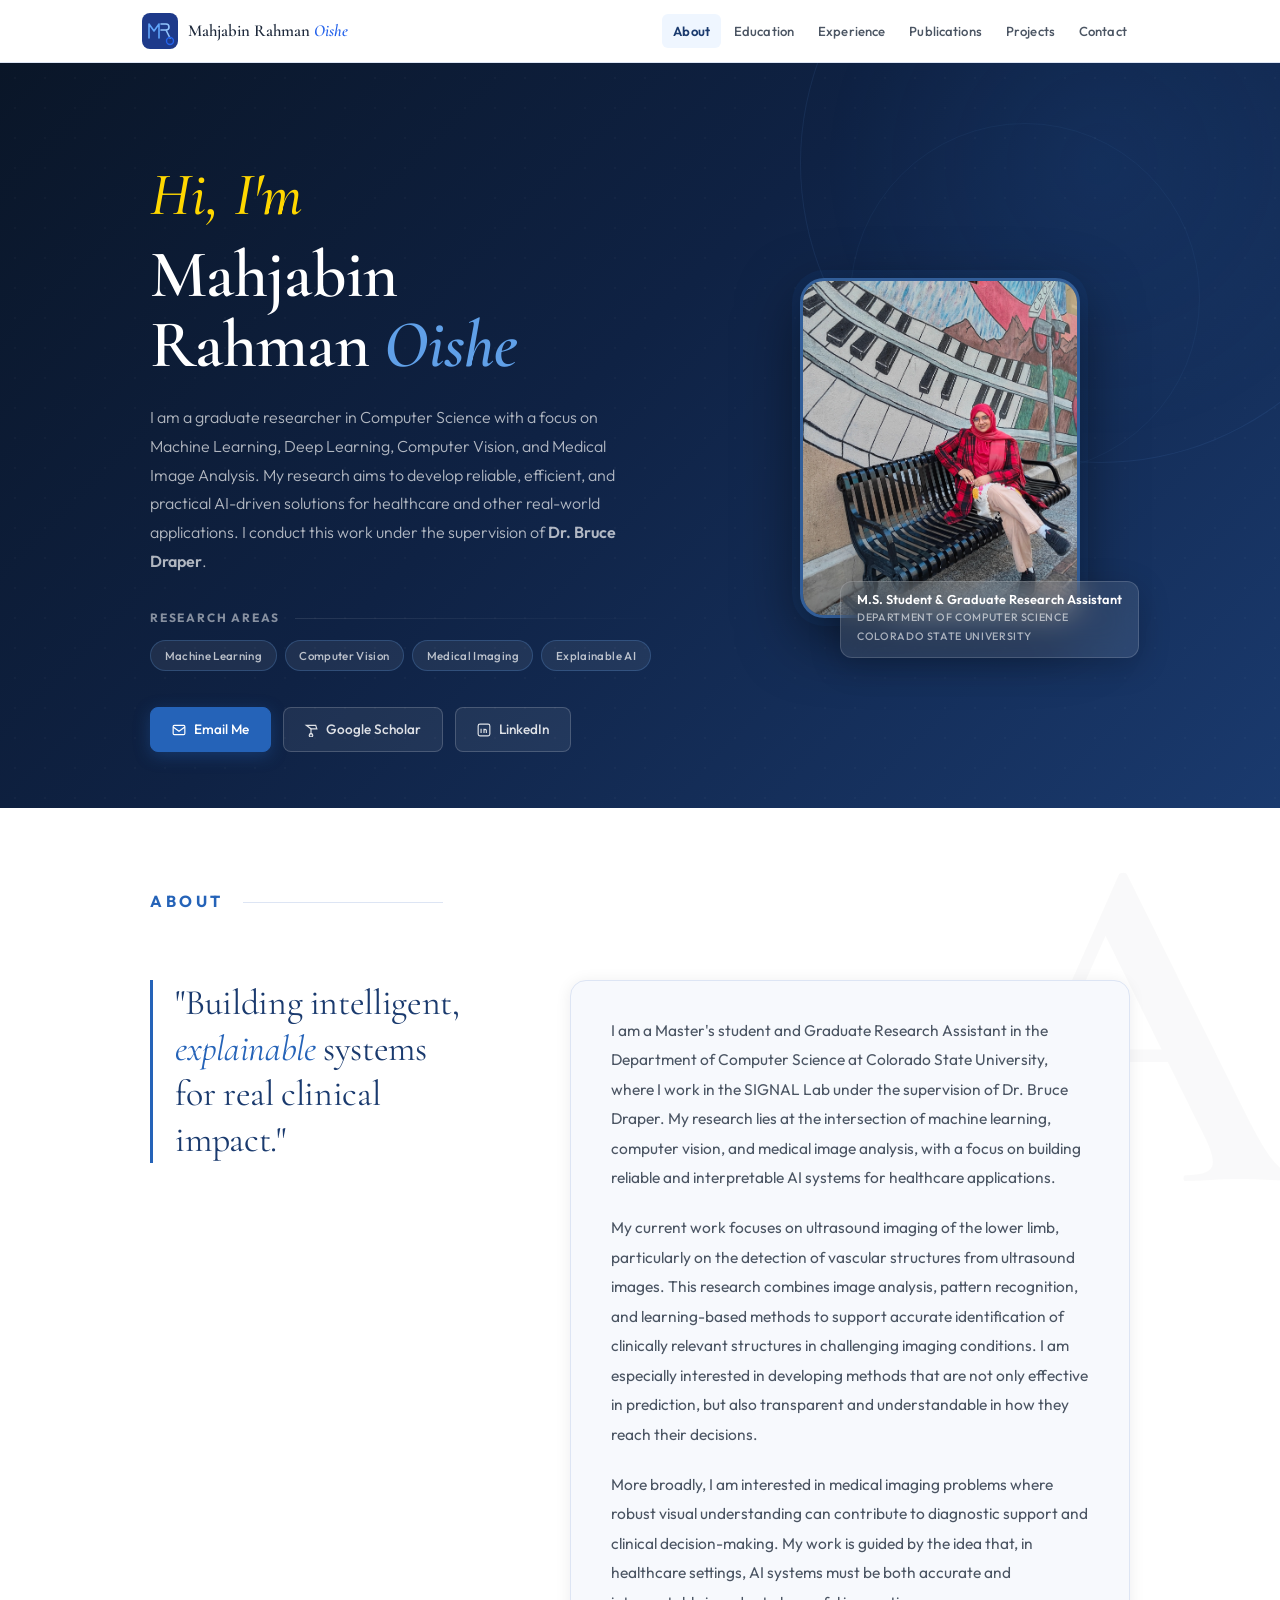
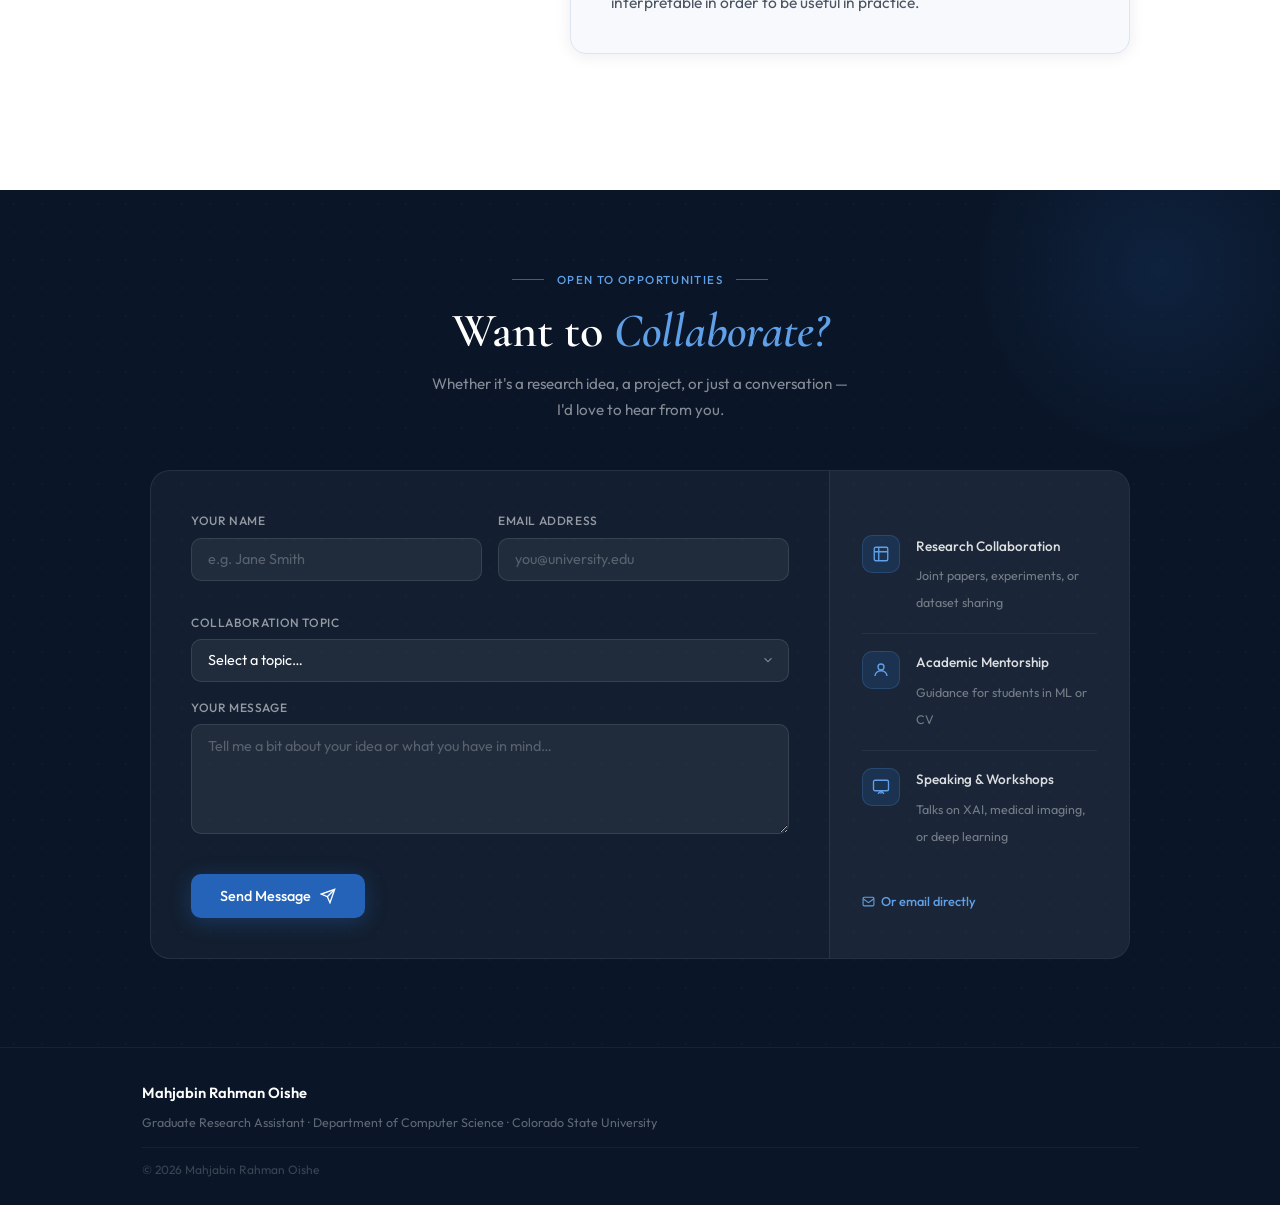
==== commit a3ab62d6: "Update index.html" ====
--- a/index.html
+++ b/index.html
@@ -85,7 +85,7 @@
             <img src="Oishe_image.webp" alt="Mahjabin Rahman Oishe">
           </div>
           <div class="float-card float-card--br">
-            <strong>M.S. Student &amp; GRA</strong>
+            <strong>M.S. Student &amp; Graduate Research Assistant</strong>
             <span>Department of Computer Science</span>
             <span>Colorado State University</span>
           </div>
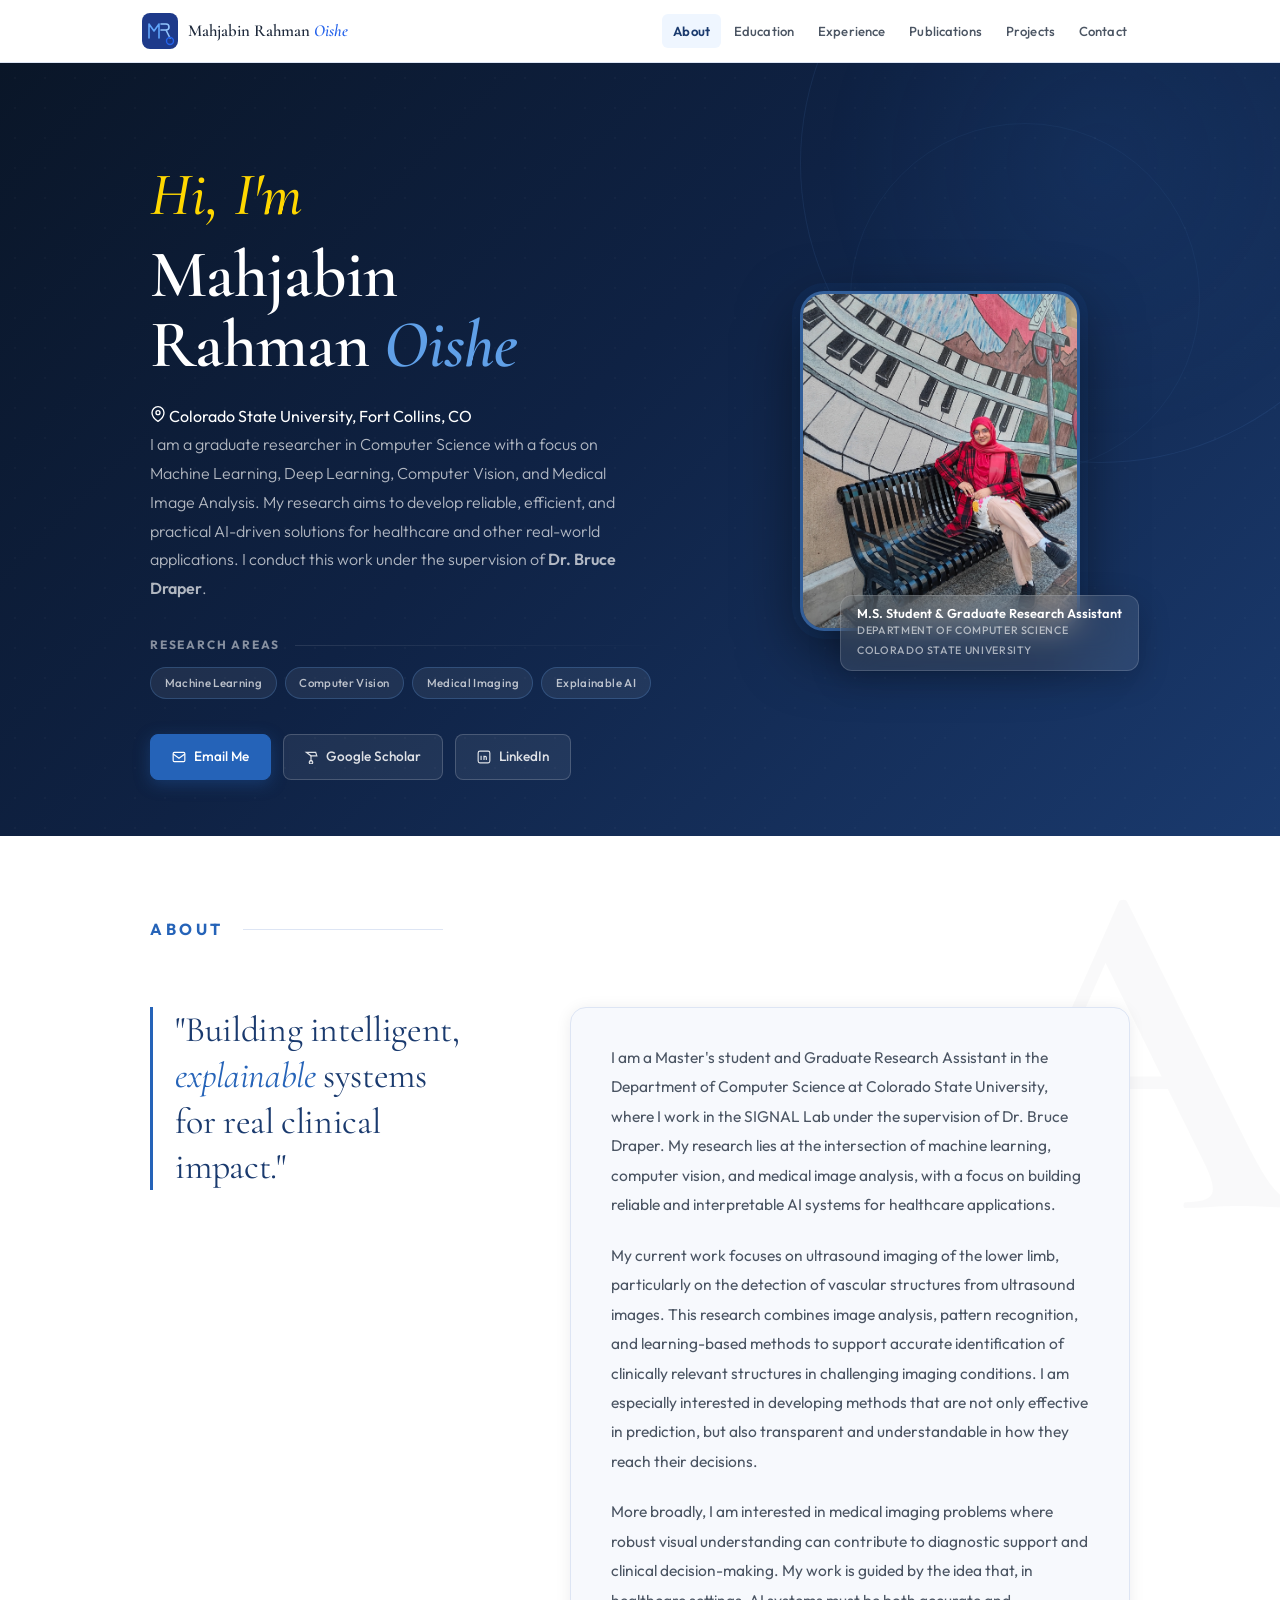
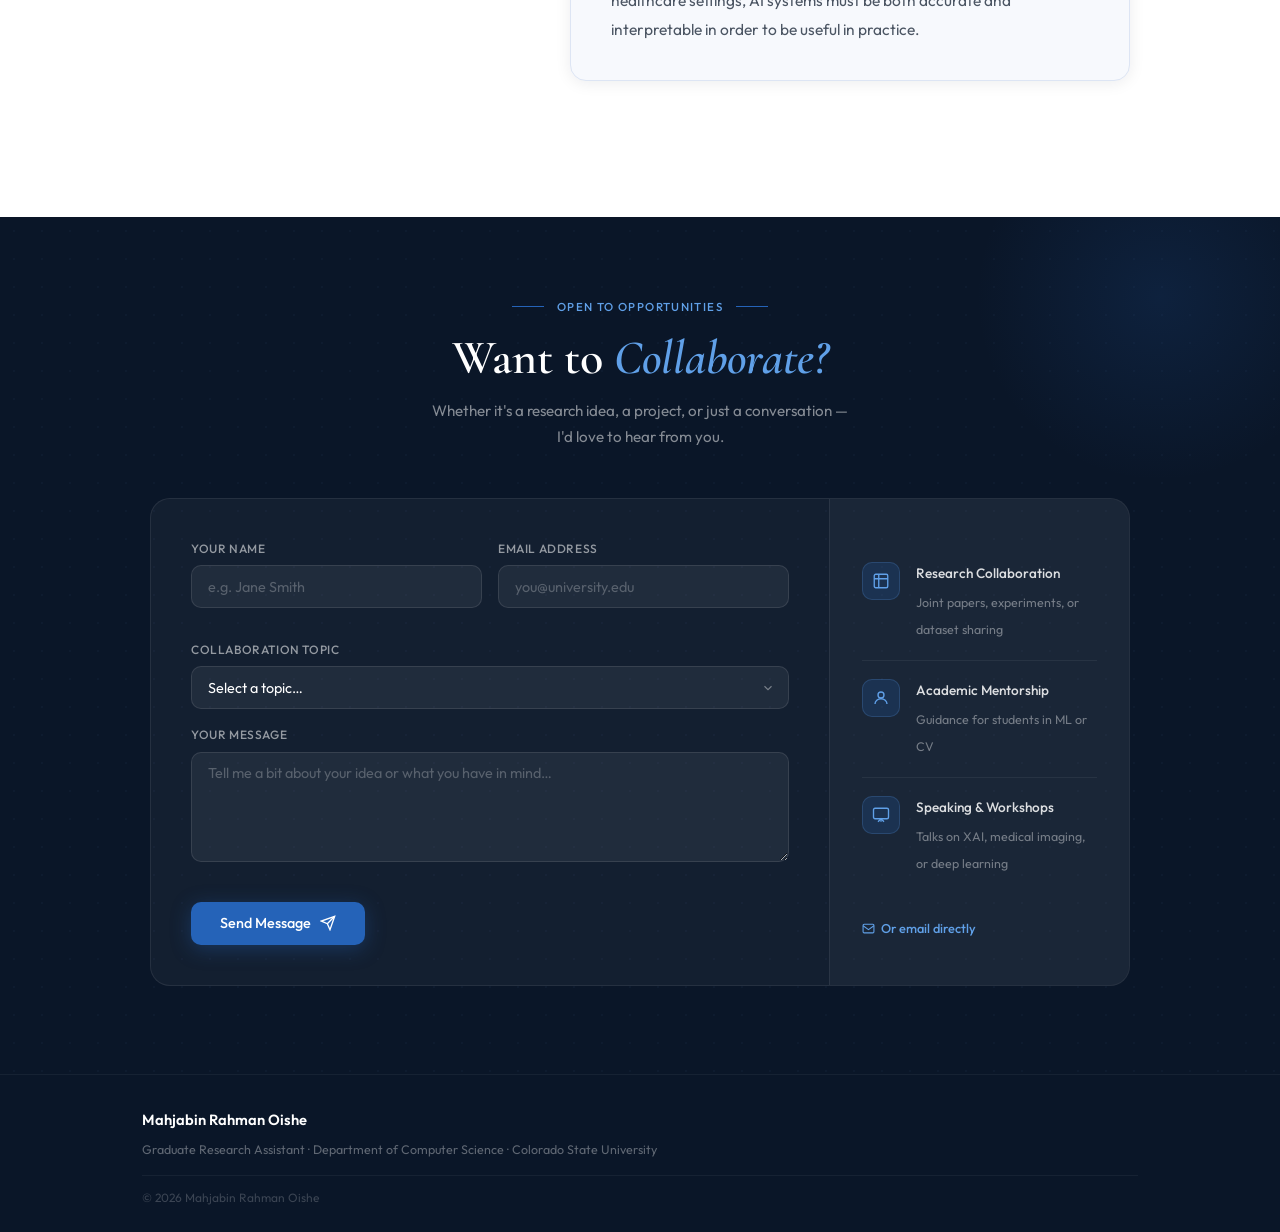
==== commit 2a100210: "Update index.html" ====
--- a/index.html
+++ b/index.html
@@ -3,7 +3,7 @@
 <head>
   <meta charset="UTF-8">
   <meta name="viewport" content="width=device-width, initial-scale=1.0">
-  <title>Mahjabin Rahman Oishe | Graduate Research Assistant</title>
+  <title>Mahjabin Rahman Oishe | Graduate Research Assistant | Personal Website</title>
   <meta name="description" content="Personal academic website of Mahjabin Rahman Oishe, Graduate Research Assistant at Colorado State University.">
   <link rel="preconnect" href="https://fonts.googleapis.com">
   <link rel="preconnect" href="https://fonts.gstatic.com" crossorigin>
@@ -53,6 +53,11 @@
         
         <h1 class="hero-name">Mahjabin<br>Rahman <em>Oishe</em></h1>
         
+        <div class="hero-location">
+          <svg xmlns="http://www.w3.org/2000/svg" width="16" height="16" viewBox="0 0 24 24" fill="none" stroke="currentColor" stroke-width="2" stroke-linecap="round" stroke-linejoin="round" class="loc-icon"><path d="M21 10c0 7-9 13-9 13s-9-6-9-13a9 9 0 0 1 18 0z"></path><circle cx="12" cy="10" r="3"></circle></svg>
+          Colorado State University, Fort Collins, CO
+        </div>
+        
         <p class="hero-intro">I am a graduate researcher in Computer Science with a focus on Machine Learning, Deep Learning, Computer Vision, and Medical Image Analysis. My research aims to develop reliable, efficient, and practical AI-driven solutions for healthcare and other real-world applications. I conduct this work under the supervision of <strong>Dr. Bruce Draper</strong>.
         </p>
       <div class="research-label">Research Areas</div>
